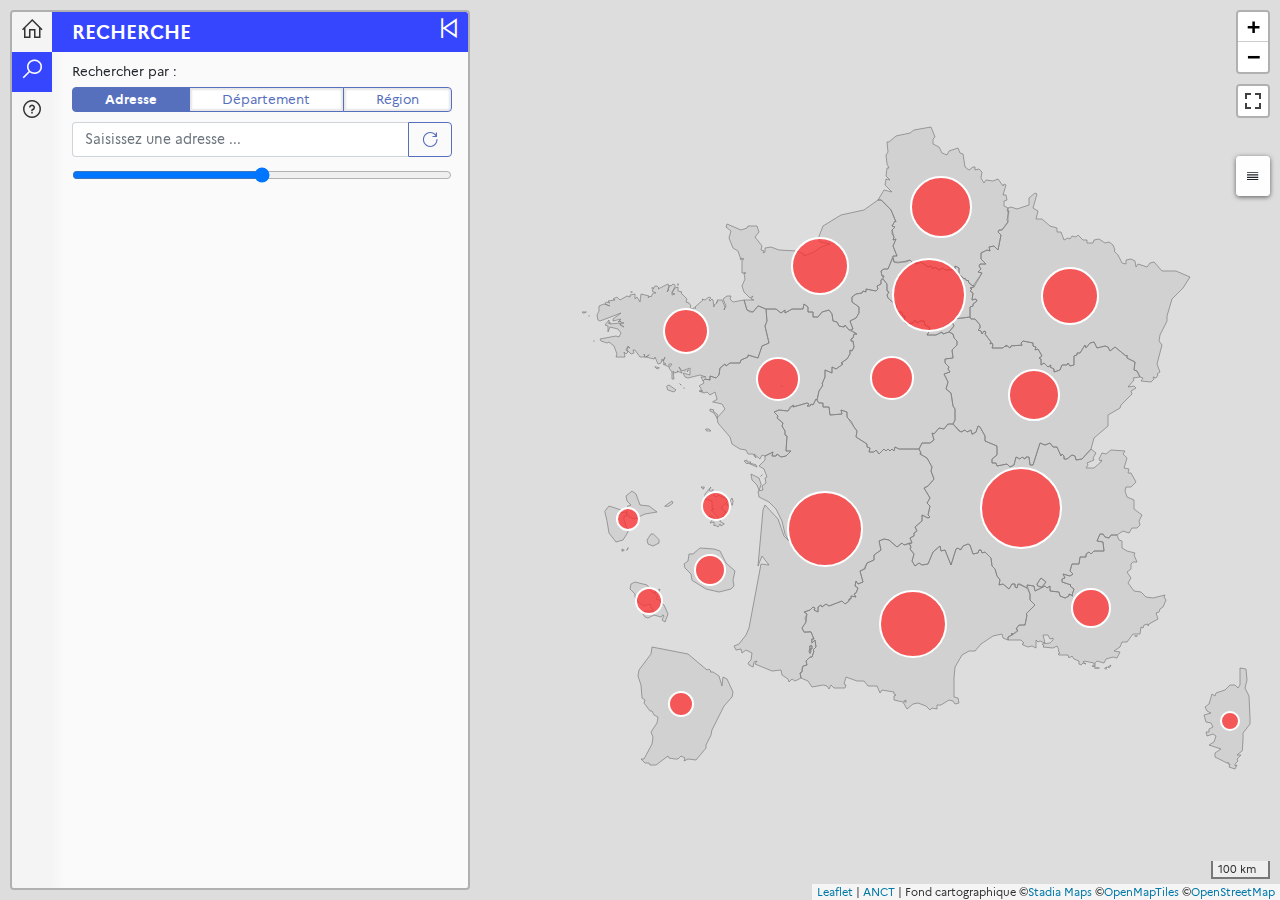
==== index.html @ cb970993 "initial commit" ====
<!DOCTYPE html>
<html lang="en" dir="ltr">
  <head>
    <meta charset="utf-8" name="viewport" content="width=device-width, initial-scale=1.0">
    <link rel="shortcut icon" href="img/index.ico" type="image/ico"/>
    <title>Carte des conseillers numériques - ANCT</title>
    <!-- style sheets -->
    <!-- line awesome (pictos) -->
    <link rel="stylesheet" href="lib/line-awesome-1.3.0/css/line-awesome.min.css">
    <!-- bootstrap -->
    <link rel="stylesheet" href="lib/bootstrap.min.css">
    <!-- leaflet et leaflet extensions -->
    <link rel="stylesheet" href="lib/leaflet.css" />
    <link rel="stylesheet" href="lib/leaflet-sidebar.min.css">
    <link rel="stylesheet" href="lib/L.Control.ZoomMin.css">
    <link rel="stylesheet" href="lib/leaflet.fullscreen.css" />
    <link rel="stylesheet" href="css/font.css">
    <link rel="stylesheet" href="css/style.css">
    <!-- dependances -->
    <!-- vue, leaflet -->
    <script src="lib/vue.min.js"></script>
    <script src="lib/leaflet.js"></script>
    <script src="lib/vue-html-to-paper.js"></script>
    <!-- bootstrap -->
    <script src="lib/jquery.min.js"></script>
    <script src="lib/bootstrap.bundle.min.js"></script>
    <script src='lib/tabletop.min.js'></script>
    <!-- leaflet extensions -->
    <script src="lib/leaflet-sidebar.min.js"></script>
    <script src="lib/Leaflet.fullscreen.min.js"></script>
    <script src="lib/L.Control.ZoomMin.js"></script>
    <script src="lib/leaflet.mask.js"></script>
    <!-- turfjs -->
    <script src='lib/turf.min.js'></script>
  </head>
  <body>
    <div class="w-100 h-100 d-flex flex-column justify-content-center align-items-center" id = "loading">
      <!-- <img src="img/logo_FranceServices-01.png" style="width:200px;background-color: white;"> -->
      <div class="row">
        <div class="spinner-border" role="status">
          <p class="sr-only">Loading...</p>
        </div>
      </div>
      <div class="row">
        <p>Chargement des données en cours ...</p>
      </div>
    </div>
    <div id="app">
      <!-- <app></app> -->
      <!-- <loading-screen></loading-screen> -->
      <leaflet-map ref="map" :iframe="checkWindowLocation"></leaflet-map>
    </div>
    <!-- chargement script js -->
    <script src= "src/app.js"></script>
  </body>
</html>
---- lib/line-awesome-1.3.0/css/line-awesome.min.css ----
.la,.lab,.lad,.lal,.lar,.las{-moz-osx-font-smoothing:grayscale;-webkit-font-smoothing:antialiased;display:inline-block;font-style:normal;font-variant:normal;text-rendering:auto;line-height:1}.la-lg{font-size:1.33333em;line-height:.75em;vertical-align:-.0667em}.la-xs{font-size:.75em}.la-sm{font-size:.875em}.la-1x{font-size:1em}.la-2x{font-size:2em}.la-3x{font-size:3em}.la-4x{font-size:4em}.la-5x{font-size:5em}.la-6x{font-size:6em}.la-7x{font-size:7em}.la-8x{font-size:8em}.la-9x{font-size:9em}.la-10x{font-size:10em}.la-fw{text-align:center;width:1.25em}.la-ul{list-style-type:none;margin-left:2.5em;padding-left:0}.la-ul>li{position:relative}.la-li{left:-2em;position:absolute;text-align:center;width:2em;line-height:inherit}.la-border{border:solid .08em #eee;border-radius:.1em;padding:.2em .25em .15em}.la-pull-left{float:left}.la-pull-right{float:right}.la.la-pull-left,.lab.la-pull-left,.lal.la-pull-left,.lar.la-pull-left,.las.la-pull-left{margin-right:.3em}.la.la-pull-right,.lab.la-pull-right,.lal.la-pull-right,.lar.la-pull-right,.las.la-pull-right{margin-left:.3em}.la-spin{-webkit-animation:la-spin 2s infinite linear;animation:la-spin 2s infinite linear}.la-pulse{-webkit-animation:la-spin 1s infinite steps(8);animation:la-spin 1s infinite steps(8)}@-webkit-keyframes la-spin{0%{-webkit-transform:rotate(0);transform:rotate(0)}100%{-webkit-transform:rotate(360deg);transform:rotate(360deg)}}@keyframes la-spin{0%{-webkit-transform:rotate(0);transform:rotate(0)}100%{-webkit-transform:rotate(360deg);transform:rotate(360deg)}}.la-rotate-90{-webkit-transform:rotate(90deg);transform:rotate(90deg)}.la-rotate-180{-webkit-transform:rotate(180deg);transform:rotate(180deg)}.la-rotate-270{-webkit-transform:rotate(270deg);transform:rotate(270deg)}.la-flip-horizontal{-webkit-transform:scale(-1,1);transform:scale(-1,1)}.la-flip-vertical{-webkit-transform:scale(1,-1);transform:scale(1,-1)}.la-flip-both,.la-flip-horizontal.la-flip-vertical{-webkit-transform:scale(-1,-1);transform:scale(-1,-1)}:root .la-flip-both,:root .la-flip-horizontal,:root .la-flip-vertical,:root .la-rotate-180,:root .la-rotate-270,:root .la-rotate-90{-webkit-filter:none;filter:none}.la-stack{display:inline-block;height:2em;line-height:2em;position:relative;vertical-align:middle;width:2.5em}.la-stack-1x,.la-stack-2x{left:0;position:absolute;text-align:center;width:100%}.la-stack-1x{line-height:inherit}.la-stack-2x{font-size:2em}.la-inverse{color:#fff}.la-500px:before{content:"\f26e"}.la-accessible-icon:before{content:"\f368"}.la-accusoft:before{content:"\f369"}.la-acquisitions-incorporated:before{content:"\f6af"}.la-ad:before{content:"\f641"}.la-address-book:before{content:"\f2b9"}.la-address-card:before{content:"\f2bb"}.la-adjust:before{content:"\f042"}.la-adn:before{content:"\f170"}.la-adobe:before{content:"\f778"}.la-adversal:before{content:"\f36a"}.la-affiliatetheme:before{content:"\f36b"}.la-air-freshener:before{content:"\f5d0"}.la-airbnb:before{content:"\f834"}.la-algolia:before{content:"\f36c"}.la-align-center:before{content:"\f037"}.la-align-justify:before{content:"\f039"}.la-align-left:before{content:"\f036"}.la-align-right:before{content:"\f038"}.la-alipay:before{content:"\f642"}.la-allergies:before{content:"\f461"}.la-amazon:before{content:"\f270"}.la-amazon-pay:before{content:"\f42c"}.la-ambulance:before{content:"\f0f9"}.la-american-sign-language-interpreting:before{content:"\f2a3"}.la-amilia:before{content:"\f36d"}.la-anchor:before{content:"\f13d"}.la-android:before{content:"\f17b"}.la-angellist:before{content:"\f209"}.la-angle-double-down:before{content:"\f103"}.la-angle-double-left:before{content:"\f100"}.la-angle-double-right:before{content:"\f101"}.la-angle-double-up:before{content:"\f102"}.la-angle-down:before{content:"\f107"}.la-angle-left:before{content:"\f104"}.la-angle-right:before{content:"\f105"}.la-angle-up:before{content:"\f106"}.la-angry:before{content:"\f556"}.la-angrycreative:before{content:"\f36e"}.la-angular:before{content:"\f420"}.la-ankh:before{content:"\f644"}.la-app-store:before{content:"\f36f"}.la-app-store-ios:before{content:"\f370"}.la-apper:before{content:"\f371"}.la-apple:before{content:"\f179"}.la-apple-alt:before{content:"\f5d1"}.la-apple-pay:before{content:"\f415"}.la-archive:before{content:"\f187"}.la-archway:before{content:"\f557"}.la-arrow-alt-circle-down:before{content:"\f358"}.la-arrow-alt-circle-left:before{content:"\f359"}.la-arrow-alt-circle-right:before{content:"\f35a"}.la-arrow-alt-circle-up:before{content:"\f35b"}.la-arrow-circle-down:before{content:"\f0ab"}.la-arrow-circle-left:before{content:"\f0a8"}.la-arrow-circle-right:before{content:"\f0a9"}.la-arrow-circle-up:before{content:"\f0aa"}.la-arrow-down:before{content:"\f063"}.la-arrow-left:before{content:"\f060"}.la-arrow-right:before{content:"\f061"}.la-arrow-up:before{content:"\f062"}.la-arrows-alt:before{content:"\f0b2"}.la-arrows-alt-h:before{content:"\f337"}.la-arrows-alt-v:before{content:"\f338"}.la-artstation:before{content:"\f77a"}.la-assistive-listening-systems:before{content:"\f2a2"}.la-asterisk:before{content:"\f069"}.la-asymmetrik:before{content:"\f372"}.la-at:before{content:"\f1fa"}.la-atlas:before{content:"\f558"}.la-atlassian:before{content:"\f77b"}.la-atom:before{content:"\f5d2"}.la-audible:before{content:"\f373"}.la-audio-description:before{content:"\f29e"}.la-autoprefixer:before{content:"\f41c"}.la-avianex:before{content:"\f374"}.la-aviato:before{content:"\f421"}.la-award:before{content:"\f559"}.la-aws:before{content:"\f375"}.la-baby:before{content:"\f77c"}.la-baby-carriage:before{content:"\f77d"}.la-backspace:before{content:"\f55a"}.la-backward:before{content:"\f04a"}.la-bacon:before{content:"\f7e5"}.la-balance-scale:before{content:"\f24e"}.la-balance-scale-left:before{content:"\f515"}.la-balance-scale-right:before{content:"\f516"}.la-ban:before{content:"\f05e"}.la-band-aid:before{content:"\f462"}.la-bandcamp:before{content:"\f2d5"}.la-barcode:before{content:"\f02a"}.la-bars:before{content:"\f0c9"}.la-baseball-ball:before{content:"\f433"}.la-basketball-ball:before{content:"\f434"}.la-bath:before{content:"\f2cd"}.la-battery-empty:before{content:"\f244"}.la-battery-full:before{content:"\f240"}.la-battery-half:before{content:"\f242"}.la-battery-quarter:before{content:"\f243"}.la-battery-three-quarters:before{content:"\f241"}.la-battle-net:before{content:"\f835"}.la-bed:before{content:"\f236"}.la-beer:before{content:"\f0fc"}.la-behance:before{content:"\f1b4"}.la-behance-square:before{content:"\f1b5"}.la-bell:before{content:"\f0f3"}.la-bell-slash:before{content:"\f1f6"}.la-bezier-curve:before{content:"\f55b"}.la-bible:before{content:"\f647"}.la-bicycle:before{content:"\f206"}.la-biking:before{content:"\f84a"}.la-bimobject:before{content:"\f378"}.la-binoculars:before{content:"\f1e5"}.la-biohazard:before{content:"\f780"}.la-birthday-cake:before{content:"\f1fd"}.la-bitbucket:before{content:"\f171"}.la-bitcoin:before{content:"\f379"}.la-bity:before{content:"\f37a"}.la-black-tie:before{content:"\f27e"}.la-blackberry:before{content:"\f37b"}.la-blender:before{content:"\f517"}.la-blender-phone:before{content:"\f6b6"}.la-blind:before{content:"\f29d"}.la-blog:before{content:"\f781"}.la-blogger:before{content:"\f37c"}.la-blogger-b:before{content:"\f37d"}.la-bluetooth:before{content:"\f293"}.la-bluetooth-b:before{content:"\f294"}.la-bold:before{content:"\f032"}.la-bolt:before{content:"\f0e7"}.la-bomb:before{content:"\f1e2"}.la-bone:before{content:"\f5d7"}.la-bong:before{content:"\f55c"}.la-book:before{content:"\f02d"}.la-book-dead:before{content:"\f6b7"}.la-book-medical:before{content:"\f7e6"}.la-book-open:before{content:"\f518"}.la-book-reader:before{content:"\f5da"}.la-bookmark:before{content:"\f02e"}.la-bootstrap:before{content:"\f836"}.la-border-all:before{content:"\f84c"}.la-border-none:before{content:"\f850"}.la-border-style:before{content:"\f853"}.la-bowling-ball:before{content:"\f436"}.la-box:before{content:"\f466"}.la-box-open:before{content:"\f49e"}.la-boxes:before{content:"\f468"}.la-braille:before{content:"\f2a1"}.la-brain:before{content:"\f5dc"}.la-bread-slice:before{content:"\f7ec"}.la-briefcase:before{content:"\f0b1"}.la-briefcase-medical:before{content:"\f469"}.la-broadcast-tower:before{content:"\f519"}.la-broom:before{content:"\f51a"}.la-brush:before{content:"\f55d"}.la-btc:before{content:"\f15a"}.la-buffer:before{content:"\f837"}.la-bug:before{content:"\f188"}.la-building:before{content:"\f1ad"}.la-bullhorn:before{content:"\f0a1"}.la-bullseye:before{content:"\f140"}.la-burn:before{content:"\f46a"}.la-buromobelexperte:before{content:"\f37f"}.la-bus:before{content:"\f207"}.la-bus-alt:before{content:"\f55e"}.la-business-time:before{content:"\f64a"}.la-buy-n-large:before{content:"\f8a6"}.la-buysellads:before{content:"\f20d"}.la-calculator:before{content:"\f1ec"}.la-calendar:before{content:"\f133"}.la-calendar-alt:before{content:"\f073"}.la-calendar-check:before{content:"\f274"}.la-calendar-day:before{content:"\f783"}.la-calendar-minus:before{content:"\f272"}.la-calendar-plus:before{content:"\f271"}.la-calendar-times:before{content:"\f273"}.la-calendar-week:before{content:"\f784"}.la-camera:before{content:"\f030"}.la-camera-retro:before{content:"\f083"}.la-campground:before{content:"\f6bb"}.la-canadian-maple-leaf:before{content:"\f785"}.la-candy-cane:before{content:"\f786"}.la-cannabis:before{content:"\f55f"}.la-capsules:before{content:"\f46b"}.la-car:before{content:"\f1b9"}.la-car-alt:before{content:"\f5de"}.la-car-battery:before{content:"\f5df"}.la-car-crash:before{content:"\f5e1"}.la-car-side:before{content:"\f5e4"}.la-caret-down:before{content:"\f0d7"}.la-caret-left:before{content:"\f0d9"}.la-caret-right:before{content:"\f0da"}.la-caret-square-down:before{content:"\f150"}.la-caret-square-left:before{content:"\f191"}.la-caret-square-right:before{content:"\f152"}.la-caret-square-up:before{content:"\f151"}.la-caret-up:before{content:"\f0d8"}.la-carrot:before{content:"\f787"}.la-cart-arrow-down:before{content:"\f218"}.la-cart-plus:before{content:"\f217"}.la-cash-register:before{content:"\f788"}.la-cat:before{content:"\f6be"}.la-cc-amazon-pay:before{content:"\f42d"}.la-cc-amex:before{content:"\f1f3"}.la-cc-apple-pay:before{content:"\f416"}.la-cc-diners-club:before{content:"\f24c"}.la-cc-discover:before{content:"\f1f2"}.la-cc-jcb:before{content:"\f24b"}.la-cc-mastercard:before{content:"\f1f1"}.la-cc-paypal:before{content:"\f1f4"}.la-cc-stripe:before{content:"\f1f5"}.la-cc-visa:before{content:"\f1f0"}.la-centercode:before{content:"\f380"}.la-centos:before{content:"\f789"}.la-certificate:before{content:"\f0a3"}.la-chair:before{content:"\f6c0"}.la-chalkboard:before{content:"\f51b"}.la-chalkboard-teacher:before{content:"\f51c"}.la-charging-station:before{content:"\f5e7"}.la-chart-area:before{content:"\f1fe"}.la-chart-bar:before{content:"\f080"}.la-chart-line:before{content:"\f201"}.la-chart-pie:before{content:"\f200"}.la-check:before{content:"\f00c"}.la-check-circle:before{content:"\f058"}.la-check-double:before{content:"\f560"}.la-check-square:before{content:"\f14a"}.la-cheese:before{content:"\f7ef"}.la-chess:before{content:"\f439"}.la-chess-bishop:before{content:"\f43a"}.la-chess-board:before{content:"\f43c"}.la-chess-king:before{content:"\f43f"}.la-chess-knight:before{content:"\f441"}.la-chess-pawn:before{content:"\f443"}.la-chess-queen:before{content:"\f445"}.la-chess-rook:before{content:"\f447"}.la-chevron-circle-down:before{content:"\f13a"}.la-chevron-circle-left:before{content:"\f137"}.la-chevron-circle-right:before{content:"\f138"}.la-chevron-circle-up:before{content:"\f139"}.la-chevron-down:before{content:"\f078"}.la-chevron-left:before{content:"\f053"}.la-chevron-right:before{content:"\f054"}.la-chevron-up:before{content:"\f077"}.la-child:before{content:"\f1ae"}.la-chrome:before{content:"\f268"}.la-chromecast:before{content:"\f838"}.la-church:before{content:"\f51d"}.la-circle:before{content:"\f111"}.la-circle-notch:before{content:"\f1ce"}.la-city:before{content:"\f64f"}.la-clinic-medical:before{content:"\f7f2"}.la-clipboard:before{content:"\f328"}.la-clipboard-check:before{content:"\f46c"}.la-clipboard-list:before{content:"\f46d"}.la-clock:before{content:"\f017"}.la-clone:before{content:"\f24d"}.la-closed-captioning:before{content:"\f20a"}.la-cloud:before{content:"\f0c2"}.la-cloud-download-alt:before{content:"\f381"}.la-cloud-meatball:before{content:"\f73b"}.la-cloud-moon:before{content:"\f6c3"}.la-cloud-moon-rain:before{content:"\f73c"}.la-cloud-rain:before{content:"\f73d"}.la-cloud-showers-heavy:before{content:"\f740"}.la-cloud-sun:before{content:"\f6c4"}.la-cloud-sun-rain:before{content:"\f743"}.la-cloud-upload-alt:before{content:"\f382"}.la-cloudscale:before{content:"\f383"}.la-cloudsmith:before{content:"\f384"}.la-cloudversify:before{content:"\f385"}.la-cocktail:before{content:"\f561"}.la-code:before{content:"\f121"}.la-code-branch:before{content:"\f126"}.la-codepen:before{content:"\f1cb"}.la-codiepie:before{content:"\f284"}.la-coffee:before{content:"\f0f4"}.la-cog:before{content:"\f013"}.la-cogs:before{content:"\f085"}.la-coins:before{content:"\f51e"}.la-columns:before{content:"\f0db"}.la-comment:before{content:"\f075"}.la-comment-alt:before{content:"\f27a"}.la-comment-dollar:before{content:"\f651"}.la-comment-dots:before{content:"\f4ad"}.la-comment-medical:before{content:"\f7f5"}.la-comment-slash:before{content:"\f4b3"}.la-comments:before{content:"\f086"}.la-comments-dollar:before{content:"\f653"}.la-compact-disc:before{content:"\f51f"}.la-compass:before{content:"\f14e"}.la-compress:before{content:"\f066"}.la-compress-arrows-alt:before{content:"\f78c"}.la-concierge-bell:before{content:"\f562"}.la-confluence:before{content:"\f78d"}.la-connectdevelop:before{content:"\f20e"}.la-contao:before{content:"\f26d"}.la-cookie:before{content:"\f563"}.la-cookie-bite:before{content:"\f564"}.la-copy:before{content:"\f0c5"}.la-copyright:before{content:"\f1f9"}.la-cotton-bureau:before{content:"\f89e"}.la-couch:before{content:"\f4b8"}.la-cpanel:before{content:"\f388"}.la-creative-commons:before{content:"\f25e"}.la-creative-commons-by:before{content:"\f4e7"}.la-creative-commons-nc:before{content:"\f4e8"}.la-creative-commons-nc-eu:before{content:"\f4e9"}.la-creative-commons-nc-jp:before{content:"\f4ea"}.la-creative-commons-nd:before{content:"\f4eb"}.la-creative-commons-pd:before{content:"\f4ec"}.la-creative-commons-pd-alt:before{content:"\f4ed"}.la-creative-commons-remix:before{content:"\f4ee"}.la-creative-commons-sa:before{content:"\f4ef"}.la-creative-commons-sampling:before{content:"\f4f0"}.la-creative-commons-sampling-plus:before{content:"\f4f1"}.la-creative-commons-share:before{content:"\f4f2"}.la-creative-commons-zero:before{content:"\f4f3"}.la-credit-card:before{content:"\f09d"}.la-critical-role:before{content:"\f6c9"}.la-crop:before{content:"\f125"}.la-crop-alt:before{content:"\f565"}.la-cross:before{content:"\f654"}.la-crosshairs:before{content:"\f05b"}.la-crow:before{content:"\f520"}.la-crown:before{content:"\f521"}.la-crutch:before{content:"\f7f7"}.la-css3:before{content:"\f13c"}.la-css3-alt:before{content:"\f38b"}.la-cube:before{content:"\f1b2"}.la-cubes:before{content:"\f1b3"}.la-cut:before{content:"\f0c4"}.la-cuttlefish:before{content:"\f38c"}.la-d-and-d:before{content:"\f38d"}.la-d-and-d-beyond:before{content:"\f6ca"}.la-dashcube:before{content:"\f210"}.la-database:before{content:"\f1c0"}.la-deaf:before{content:"\f2a4"}.la-delicious:before{content:"\f1a5"}.la-democrat:before{content:"\f747"}.la-deploydog:before{content:"\f38e"}.la-deskpro:before{content:"\f38f"}.la-desktop:before{content:"\f108"}.la-dev:before{content:"\f6cc"}.la-deviantart:before{content:"\f1bd"}.la-dharmachakra:before{content:"\f655"}.la-dhl:before{content:"\f790"}.la-diagnoses:before{content:"\f470"}.la-diaspora:before{content:"\f791"}.la-dice:before{content:"\f522"}.la-dice-d20:before{content:"\f6cf"}.la-dice-d6:before{content:"\f6d1"}.la-dice-five:before{content:"\f523"}.la-dice-four:before{content:"\f524"}.la-dice-one:before{content:"\f525"}.la-dice-six:before{content:"\f526"}.la-dice-three:before{content:"\f527"}.la-dice-two:before{content:"\f528"}.la-digg:before{content:"\f1a6"}.la-digital-ocean:before{content:"\f391"}.la-digital-tachograph:before{content:"\f566"}.la-directions:before{content:"\f5eb"}.la-discord:before{content:"\f392"}.la-discourse:before{content:"\f393"}.la-divide:before{content:"\f529"}.la-dizzy:before{content:"\f567"}.la-dna:before{content:"\f471"}.la-dochub:before{content:"\f394"}.la-docker:before{content:"\f395"}.la-dog:before{content:"\f6d3"}.la-dollar-sign:before{content:"\f155"}.la-dolly:before{content:"\f472"}.la-dolly-flatbed:before{content:"\f474"}.la-donate:before{content:"\f4b9"}.la-door-closed:before{content:"\f52a"}.la-door-open:before{content:"\f52b"}.la-dot-circle:before{content:"\f192"}.la-dove:before{content:"\f4ba"}.la-download:before{content:"\f019"}.la-draft2digital:before{content:"\f396"}.la-drafting-compass:before{content:"\f568"}.la-dragon:before{content:"\f6d5"}.la-draw-polygon:before{content:"\f5ee"}.la-dribbble:before{content:"\f17d"}.la-dribbble-square:before{content:"\f397"}.la-dropbox:before{content:"\f16b"}.la-drum:before{content:"\f569"}.la-drum-steelpan:before{content:"\f56a"}.la-drumstick-bite:before{content:"\f6d7"}.la-drupal:before{content:"\f1a9"}.la-dumbbell:before{content:"\f44b"}.la-dumpster:before{content:"\f793"}.la-dumpster-fire:before{content:"\f794"}.la-dungeon:before{content:"\f6d9"}.la-dyalog:before{content:"\f399"}.la-earlybirds:before{content:"\f39a"}.la-ebay:before{content:"\f4f4"}.la-edge:before{content:"\f282"}.la-edit:before{content:"\f044"}.la-egg:before{content:"\f7fb"}.la-eject:before{content:"\f052"}.la-elementor:before{content:"\f430"}.la-ellipsis-h:before{content:"\f141"}.la-ellipsis-v:before{content:"\f142"}.la-ello:before{content:"\f5f1"}.la-ember:before{content:"\f423"}.la-empire:before{content:"\f1d1"}.la-envelope:before{content:"\f0e0"}.la-envelope-open:before{content:"\f2b6"}.la-envelope-open-text:before{content:"\f658"}.la-envelope-square:before{content:"\f199"}.la-envira:before{content:"\f299"}.la-equals:before{content:"\f52c"}.la-eraser:before{content:"\f12d"}.la-erlang:before{content:"\f39d"}.la-ethereum:before{content:"\f42e"}.la-ethernet:before{content:"\f796"}.la-etsy:before{content:"\f2d7"}.la-euro-sign:before{content:"\f153"}.la-evernote:before{content:"\f839"}.la-exchange-alt:before{content:"\f362"}.la-exclamation:before{content:"\f12a"}.la-exclamation-circle:before{content:"\f06a"}.la-exclamation-triangle:before{content:"\f071"}.la-expand:before{content:"\f065"}.la-expand-arrows-alt:before{content:"\f31e"}.la-expeditedssl:before{content:"\f23e"}.la-external-link-alt:before{content:"\f35d"}.la-external-link-square-alt:before{content:"\f360"}.la-eye:before{content:"\f06e"}.la-eye-dropper:before{content:"\f1fb"}.la-eye-slash:before{content:"\f070"}.la-facebook:before{content:"\f09a"}.la-facebook-f:before{content:"\f39e"}.la-facebook-messenger:before{content:"\f39f"}.la-facebook-square:before{content:"\f082"}.la-fan:before{content:"\f863"}.la-fantasy-flight-games:before{content:"\f6dc"}.la-fast-backward:before{content:"\f049"}.la-fast-forward:before{content:"\f050"}.la-fax:before{content:"\f1ac"}.la-feather:before{content:"\f52d"}.la-feather-alt:before{content:"\f56b"}.la-fedex:before{content:"\f797"}.la-fedora:before{content:"\f798"}.la-female:before{content:"\f182"}.la-fighter-jet:before{content:"\f0fb"}.la-figma:before{content:"\f799"}.la-file:before{content:"\f15b"}.la-file-alt:before{content:"\f15c"}.la-file-archive:before{content:"\f1c6"}.la-file-audio:before{content:"\f1c7"}.la-file-code:before{content:"\f1c9"}.la-file-contract:before{content:"\f56c"}.la-file-csv:before{content:"\f6dd"}.la-file-download:before{content:"\f56d"}.la-file-excel:before{content:"\f1c3"}.la-file-export:before{content:"\f56e"}.la-file-image:before{content:"\f1c5"}.la-file-import:before{content:"\f56f"}.la-file-invoice:before{content:"\f570"}.la-file-invoice-dollar:before{content:"\f571"}.la-file-medical:before{content:"\f477"}.la-file-medical-alt:before{content:"\f478"}.la-file-pdf:before{content:"\f1c1"}.la-file-powerpoint:before{content:"\f1c4"}.la-file-prescription:before{content:"\f572"}.la-file-signature:before{content:"\f573"}.la-file-upload:before{content:"\f574"}.la-file-video:before{content:"\f1c8"}.la-file-word:before{content:"\f1c2"}.la-fill:before{content:"\f575"}.la-fill-drip:before{content:"\f576"}.la-film:before{content:"\f008"}.la-filter:before{content:"\f0b0"}.la-fingerprint:before{content:"\f577"}.la-fire:before{content:"\f06d"}.la-fire-alt:before{content:"\f7e4"}.la-fire-extinguisher:before{content:"\f134"}.la-firefox:before{content:"\f269"}.la-first-aid:before{content:"\f479"}.la-first-order:before{content:"\f2b0"}.la-first-order-alt:before{content:"\f50a"}.la-firstdraft:before{content:"\f3a1"}.la-fish:before{content:"\f578"}.la-fist-raised:before{content:"\f6de"}.la-flag:before{content:"\f024"}.la-flag-checkered:before{content:"\f11e"}.la-flag-usa:before{content:"\f74d"}.la-flask:before{content:"\f0c3"}.la-flickr:before{content:"\f16e"}.la-flipboard:before{content:"\f44d"}.la-flushed:before{content:"\f579"}.la-fly:before{content:"\f417"}.la-folder:before{content:"\f07b"}.la-folder-minus:before{content:"\f65d"}.la-folder-open:before{content:"\f07c"}.la-folder-plus:before{content:"\f65e"}.la-font:before{content:"\f031"}.la-font-awesome:before{content:"\f2b4"}.la-font-awesome-alt:before{content:"\f35c"}.la-font-awesome-flag:before{content:"\f425"}.la-font-awesome-logo-full:before{content:"\f4e6"}.la-fonticons:before{content:"\f280"}.la-fonticons-fi:before{content:"\f3a2"}.la-football-ball:before{content:"\f44e"}.la-fort-awesome:before{content:"\f286"}.la-fort-awesome-alt:before{content:"\f3a3"}.la-forumbee:before{content:"\f211"}.la-forward:before{content:"\f04e"}.la-foursquare:before{content:"\f180"}.la-free-code-camp:before{content:"\f2c5"}.la-freebsd:before{content:"\f3a4"}.la-frog:before{content:"\f52e"}.la-frown:before{content:"\f119"}.la-frown-open:before{content:"\f57a"}.la-fulcrum:before{content:"\f50b"}.la-funnel-dollar:before{content:"\f662"}.la-futbol:before{content:"\f1e3"}.la-galactic-republic:before{content:"\f50c"}.la-galactic-senate:before{content:"\f50d"}.la-gamepad:before{content:"\f11b"}.la-gas-pump:before{content:"\f52f"}.la-gavel:before{content:"\f0e3"}.la-gem:before{content:"\f3a5"}.la-genderless:before{content:"\f22d"}.la-get-pocket:before{content:"\f265"}.la-gg:before{content:"\f260"}.la-gg-circle:before{content:"\f261"}.la-ghost:before{content:"\f6e2"}.la-gift:before{content:"\f06b"}.la-gifts:before{content:"\f79c"}.la-git:before{content:"\f1d3"}.la-git-alt:before{content:"\f841"}.la-git-square:before{content:"\f1d2"}.la-github:before{content:"\f09b"}.la-github-alt:before{content:"\f113"}.la-github-square:before{content:"\f092"}.la-gitkraken:before{content:"\f3a6"}.la-gitlab:before{content:"\f296"}.la-gitter:before{content:"\f426"}.la-glass-cheers:before{content:"\f79f"}.la-glass-martini:before{content:"\f000"}.la-glass-martini-alt:before{content:"\f57b"}.la-glass-whiskey:before{content:"\f7a0"}.la-glasses:before{content:"\f530"}.la-glide:before{content:"\f2a5"}.la-glide-g:before{content:"\f2a6"}.la-globe:before{content:"\f0ac"}.la-globe-africa:before{content:"\f57c"}.la-globe-americas:before{content:"\f57d"}.la-globe-asia:before{content:"\f57e"}.la-globe-europe:before{content:"\f7a2"}.la-gofore:before{content:"\f3a7"}.la-golf-ball:before{content:"\f450"}.la-goodreads:before{content:"\f3a8"}.la-goodreads-g:before{content:"\f3a9"}.la-google:before{content:"\f1a0"}.la-google-drive:before{content:"\f3aa"}.la-google-play:before{content:"\f3ab"}.la-google-plus:before{content:"\f2b3"}.la-google-plus-g:before{content:"\f0d5"}.la-google-plus-square:before{content:"\f0d4"}.la-google-wallet:before{content:"\f1ee"}.la-gopuram:before{content:"\f664"}.la-graduation-cap:before{content:"\f19d"}.la-gratipay:before{content:"\f184"}.la-grav:before{content:"\f2d6"}.la-greater-than:before{content:"\f531"}.la-greater-than-equal:before{content:"\f532"}.la-grimace:before{content:"\f57f"}.la-grin:before{content:"\f580"}.la-grin-alt:before{content:"\f581"}.la-grin-beam:before{content:"\f582"}.la-grin-beam-sweat:before{content:"\f583"}.la-grin-hearts:before{content:"\f584"}.la-grin-squint:before{content:"\f585"}.la-grin-squint-tears:before{content:"\f586"}.la-grin-stars:before{content:"\f587"}.la-grin-tears:before{content:"\f588"}.la-grin-tongue:before{content:"\f589"}.la-grin-tongue-squint:before{content:"\f58a"}.la-grin-tongue-wink:before{content:"\f58b"}.la-grin-wink:before{content:"\f58c"}.la-grip-horizontal:before{content:"\f58d"}.la-grip-lines:before{content:"\f7a4"}.la-grip-lines-vertical:before{content:"\f7a5"}.la-grip-vertical:before{content:"\f58e"}.la-gripfire:before{content:"\f3ac"}.la-grunt:before{content:"\f3ad"}.la-guitar:before{content:"\f7a6"}.la-gulp:before{content:"\f3ae"}.la-h-square:before{content:"\f0fd"}.la-hacker-news:before{content:"\f1d4"}.la-hacker-news-square:before{content:"\f3af"}.la-hackerrank:before{content:"\f5f7"}.la-hamburger:before{content:"\f805"}.la-hammer:before{content:"\f6e3"}.la-hamsa:before{content:"\f665"}.la-hand-holding:before{content:"\f4bd"}.la-hand-holding-heart:before{content:"\f4be"}.la-hand-holding-usd:before{content:"\f4c0"}.la-hand-lizard:before{content:"\f258"}.la-hand-middle-finger:before{content:"\f806"}.la-hand-paper:before{content:"\f256"}.la-hand-peace:before{content:"\f25b"}.la-hand-point-down:before{content:"\f0a7"}.la-hand-point-left:before{content:"\f0a5"}.la-hand-point-right:before{content:"\f0a4"}.la-hand-point-up:before{content:"\f0a6"}.la-hand-pointer:before{content:"\f25a"}.la-hand-rock:before{content:"\f255"}.la-hand-scissors:before{content:"\f257"}.la-hand-spock:before{content:"\f259"}.la-hands:before{content:"\f4c2"}.la-hands-helping:before{content:"\f4c4"}.la-handshake:before{content:"\f2b5"}.la-hanukiah:before{content:"\f6e6"}.la-hard-hat:before{content:"\f807"}.la-hashtag:before{content:"\f292"}.la-hat-cowboy:before{content:"\f8c0"}.la-hat-cowboy-side:before{content:"\f8c1"}.la-hat-wizard:before{content:"\f6e8"}.la-haykal:before{content:"\f666"}.la-hdd:before{content:"\f0a0"}.la-heading:before{content:"\f1dc"}.la-headphones:before{content:"\f025"}.la-headphones-alt:before{content:"\f58f"}.la-headset:before{content:"\f590"}.la-heart:before{content:"\f004"}.la-heart-broken:before{content:"\f7a9"}.la-heartbeat:before{content:"\f21e"}.la-helicopter:before{content:"\f533"}.la-highlighter:before{content:"\f591"}.la-hiking:before{content:"\f6ec"}.la-hippo:before{content:"\f6ed"}.la-hips:before{content:"\f452"}.la-hire-a-helper:before{content:"\f3b0"}.la-history:before{content:"\f1da"}.la-hockey-puck:before{content:"\f453"}.la-holly-berry:before{content:"\f7aa"}.la-home:before{content:"\f015"}.la-hooli:before{content:"\f427"}.la-hornbill:before{content:"\f592"}.la-horse:before{content:"\f6f0"}.la-horse-head:before{content:"\f7ab"}.la-hospital:before{content:"\f0f8"}.la-hospital-alt:before{content:"\f47d"}.la-hospital-symbol:before{content:"\f47e"}.la-hot-tub:before{content:"\f593"}.la-hotdog:before{content:"\f80f"}.la-hotel:before{content:"\f594"}.la-hotjar:before{content:"\f3b1"}.la-hourglass:before{content:"\f254"}.la-hourglass-end:before{content:"\f253"}.la-hourglass-half:before{content:"\f252"}.la-hourglass-start:before{content:"\f251"}.la-house-damage:before{content:"\f6f1"}.la-houzz:before{content:"\f27c"}.la-hryvnia:before{content:"\f6f2"}.la-html5:before{content:"\f13b"}.la-hubspot:before{content:"\f3b2"}.la-i-cursor:before{content:"\f246"}.la-ice-cream:before{content:"\f810"}.la-icicles:before{content:"\f7ad"}.la-icons:before{content:"\f86d"}.la-id-badge:before{content:"\f2c1"}.la-id-card:before{content:"\f2c2"}.la-id-card-alt:before{content:"\f47f"}.la-igloo:before{content:"\f7ae"}.la-image:before{content:"\f03e"}.la-images:before{content:"\f302"}.la-imdb:before{content:"\f2d8"}.la-inbox:before{content:"\f01c"}.la-indent:before{content:"\f03c"}.la-industry:before{content:"\f275"}.la-infinity:before{content:"\f534"}.la-info:before{content:"\f129"}.la-info-circle:before{content:"\f05a"}.la-instagram:before{content:"\f16d"}.la-intercom:before{content:"\f7af"}.la-internet-explorer:before{content:"\f26b"}.la-invision:before{content:"\f7b0"}.la-ioxhost:before{content:"\f208"}.la-italic:before{content:"\f033"}.la-itch-io:before{content:"\f83a"}.la-itunes:before{content:"\f3b4"}.la-itunes-note:before{content:"\f3b5"}.la-java:before{content:"\f4e4"}.la-jedi:before{content:"\f669"}.la-jedi-order:before{content:"\f50e"}.la-jenkins:before{content:"\f3b6"}.la-jira:before{content:"\f7b1"}.la-joget:before{content:"\f3b7"}.la-joint:before{content:"\f595"}.la-joomla:before{content:"\f1aa"}.la-journal-whills:before{content:"\f66a"}.la-js:before{content:"\f3b8"}.la-js-square:before{content:"\f3b9"}.la-jsfiddle:before{content:"\f1cc"}.la-kaaba:before{content:"\f66b"}.la-kaggle:before{content:"\f5fa"}.la-key:before{content:"\f084"}.la-keybase:before{content:"\f4f5"}.la-keyboard:before{content:"\f11c"}.la-keycdn:before{content:"\f3ba"}.la-khanda:before{content:"\f66d"}.la-kickstarter:before{content:"\f3bb"}.la-kickstarter-k:before{content:"\f3bc"}.la-kiss:before{content:"\f596"}.la-kiss-beam:before{content:"\f597"}.la-kiss-wink-heart:before{content:"\f598"}.la-kiwi-bird:before{content:"\f535"}.la-korvue:before{content:"\f42f"}.la-landmark:before{content:"\f66f"}.la-language:before{content:"\f1ab"}.la-laptop:before{content:"\f109"}.la-laptop-code:before{content:"\f5fc"}.la-laptop-medical:before{content:"\f812"}.la-laravel:before{content:"\f3bd"}.la-lastfm:before{content:"\f202"}.la-lastfm-square:before{content:"\f203"}.la-laugh:before{content:"\f599"}.la-laugh-beam:before{content:"\f59a"}.la-laugh-squint:before{content:"\f59b"}.la-laugh-wink:before{content:"\f59c"}.la-layer-group:before{content:"\f5fd"}.la-leaf:before{content:"\f06c"}.la-leanpub:before{content:"\f212"}.la-lemon:before{content:"\f094"}.la-less:before{content:"\f41d"}.la-less-than:before{content:"\f536"}.la-less-than-equal:before{content:"\f537"}.la-level-down-alt:before{content:"\f3be"}.la-level-up-alt:before{content:"\f3bf"}.la-life-ring:before{content:"\f1cd"}.la-lightbulb:before{content:"\f0eb"}.la-line:before{content:"\f3c0"}.la-link:before{content:"\f0c1"}.la-linkedin:before{content:"\f08c"}.la-linkedin-in:before{content:"\f0e1"}.la-linode:before{content:"\f2b8"}.la-linux:before{content:"\f17c"}.la-lira-sign:before{content:"\f195"}.la-list:before{content:"\f03a"}.la-list-alt:before{content:"\f022"}.la-list-ol:before{content:"\f0cb"}.la-list-ul:before{content:"\f0ca"}.la-location-arrow:before{content:"\f124"}.la-lock:before{content:"\f023"}.la-lock-open:before{content:"\f3c1"}.la-long-arrow-alt-down:before{content:"\f309"}.la-long-arrow-alt-left:before{content:"\f30a"}.la-long-arrow-alt-right:before{content:"\f30b"}.la-long-arrow-alt-up:before{content:"\f30c"}.la-low-vision:before{content:"\f2a8"}.la-luggage-cart:before{content:"\f59d"}.la-lyft:before{content:"\f3c3"}.la-magento:before{content:"\f3c4"}.la-magic:before{content:"\f0d0"}.la-magnet:before{content:"\f076"}.la-mail-bulk:before{content:"\f674"}.la-mailchimp:before{content:"\f59e"}.la-male:before{content:"\f183"}.la-mandalorian:before{content:"\f50f"}.la-map:before{content:"\f279"}.la-map-marked:before{content:"\f59f"}.la-map-marked-alt:before{content:"\f5a0"}.la-map-marker:before{content:"\f041"}.la-map-marker-alt:before{content:"\f3c5"}.la-map-pin:before{content:"\f276"}.la-map-signs:before{content:"\f277"}.la-markdown:before{content:"\f60f"}.la-marker:before{content:"\f5a1"}.la-mars:before{content:"\f222"}.la-mars-double:before{content:"\f227"}.la-mars-stroke:before{content:"\f229"}.la-mars-stroke-h:before{content:"\f22b"}.la-mars-stroke-v:before{content:"\f22a"}.la-mask:before{content:"\f6fa"}.la-mastodon:before{content:"\f4f6"}.la-maxcdn:before{content:"\f136"}.la-mdb:before{content:"\f8ca"}.la-medal:before{content:"\f5a2"}.la-medapps:before{content:"\f3c6"}.la-medium:before{content:"\f23a"}.la-medium-m:before{content:"\f3c7"}.la-medkit:before{content:"\f0fa"}.la-medrt:before{content:"\f3c8"}.la-meetup:before{content:"\f2e0"}.la-megaport:before{content:"\f5a3"}.la-meh:before{content:"\f11a"}.la-meh-blank:before{content:"\f5a4"}.la-meh-rolling-eyes:before{content:"\f5a5"}.la-memory:before{content:"\f538"}.la-mendeley:before{content:"\f7b3"}.la-menorah:before{content:"\f676"}.la-mercury:before{content:"\f223"}.la-meteor:before{content:"\f753"}.la-microchip:before{content:"\f2db"}.la-microphone:before{content:"\f130"}.la-microphone-alt:before{content:"\f3c9"}.la-microphone-alt-slash:before{content:"\f539"}.la-microphone-slash:before{content:"\f131"}.la-microscope:before{content:"\f610"}.la-microsoft:before{content:"\f3ca"}.la-minus:before{content:"\f068"}.la-minus-circle:before{content:"\f056"}.la-minus-square:before{content:"\f146"}.la-mitten:before{content:"\f7b5"}.la-mix:before{content:"\f3cb"}.la-mixcloud:before{content:"\f289"}.la-mizuni:before{content:"\f3cc"}.la-mobile:before{content:"\f10b"}.la-mobile-alt:before{content:"\f3cd"}.la-modx:before{content:"\f285"}.la-monero:before{content:"\f3d0"}.la-money-bill:before{content:"\f0d6"}.la-money-bill-alt:before{content:"\f3d1"}.la-money-bill-wave:before{content:"\f53a"}.la-money-bill-wave-alt:before{content:"\f53b"}.la-money-check:before{content:"\f53c"}.la-money-check-alt:before{content:"\f53d"}.la-monument:before{content:"\f5a6"}.la-moon:before{content:"\f186"}.la-mortar-pestle:before{content:"\f5a7"}.la-mosque:before{content:"\f678"}.la-motorcycle:before{content:"\f21c"}.la-mountain:before{content:"\f6fc"}.la-mouse:before{content:"\f8cc"}.la-mouse-pointer:before{content:"\f245"}.la-mug-hot:before{content:"\f7b6"}.la-music:before{content:"\f001"}.la-napster:before{content:"\f3d2"}.la-neos:before{content:"\f612"}.la-network-wired:before{content:"\f6ff"}.la-neuter:before{content:"\f22c"}.la-newspaper:before{content:"\f1ea"}.la-nimblr:before{content:"\f5a8"}.la-node:before{content:"\f419"}.la-node-js:before{content:"\f3d3"}.la-not-equal:before{content:"\f53e"}.la-notes-medical:before{content:"\f481"}.la-npm:before{content:"\f3d4"}.la-ns8:before{content:"\f3d5"}.la-nutritionix:before{content:"\f3d6"}.la-object-group:before{content:"\f247"}.la-object-ungroup:before{content:"\f248"}.la-odnoklassniki:before{content:"\f263"}.la-odnoklassniki-square:before{content:"\f264"}.la-oil-can:before{content:"\f613"}.la-old-republic:before{content:"\f510"}.la-om:before{content:"\f679"}.la-opencart:before{content:"\f23d"}.la-openid:before{content:"\f19b"}.la-opera:before{content:"\f26a"}.la-optin-monster:before{content:"\f23c"}.la-orcid:before{content:"\f8d2"}.la-osi:before{content:"\f41a"}.la-otter:before{content:"\f700"}.la-outdent:before{content:"\f03b"}.la-page4:before{content:"\f3d7"}.la-pagelines:before{content:"\f18c"}.la-pager:before{content:"\f815"}.la-paint-brush:before{content:"\f1fc"}.la-paint-roller:before{content:"\f5aa"}.la-palette:before{content:"\f53f"}.la-palfed:before{content:"\f3d8"}.la-pallet:before{content:"\f482"}.la-paper-plane:before{content:"\f1d8"}.la-paperclip:before{content:"\f0c6"}.la-parachute-box:before{content:"\f4cd"}.la-paragraph:before{content:"\f1dd"}.la-parking:before{content:"\f540"}.la-passport:before{content:"\f5ab"}.la-pastafarianism:before{content:"\f67b"}.la-paste:before{content:"\f0ea"}.la-patreon:before{content:"\f3d9"}.la-pause:before{content:"\f04c"}.la-pause-circle:before{content:"\f28b"}.la-paw:before{content:"\f1b0"}.la-paypal:before{content:"\f1ed"}.la-peace:before{content:"\f67c"}.la-pen:before{content:"\f304"}.la-pen-alt:before{content:"\f305"}.la-pen-fancy:before{content:"\f5ac"}.la-pen-nib:before{content:"\f5ad"}.la-pen-square:before{content:"\f14b"}.la-pencil-alt:before{content:"\f303"}.la-pencil-ruler:before{content:"\f5ae"}.la-penny-arcade:before{content:"\f704"}.la-people-carry:before{content:"\f4ce"}.la-pepper-hot:before{content:"\f816"}.la-percent:before{content:"\f295"}.la-percentage:before{content:"\f541"}.la-periscope:before{content:"\f3da"}.la-person-booth:before{content:"\f756"}.la-phabricator:before{content:"\f3db"}.la-phoenix-framework:before{content:"\f3dc"}.la-phoenix-squadron:before{content:"\f511"}.la-phone:before{content:"\f095"}.la-phone-alt:before{content:"\f879"}.la-phone-slash:before{content:"\f3dd"}.la-phone-square:before{content:"\f098"}.la-phone-square-alt:before{content:"\f87b"}.la-phone-volume:before{content:"\f2a0"}.la-photo-video:before{content:"\f87c"}.la-php:before{content:"\f457"}.la-pied-piper:before{content:"\f2ae"}.la-pied-piper-alt:before{content:"\f1a8"}.la-pied-piper-hat:before{content:"\f4e5"}.la-pied-piper-pp:before{content:"\f1a7"}.la-piggy-bank:before{content:"\f4d3"}.la-pills:before{content:"\f484"}.la-pinterest:before{content:"\f0d2"}.la-pinterest-p:before{content:"\f231"}.la-pinterest-square:before{content:"\f0d3"}.la-pizza-slice:before{content:"\f818"}.la-place-of-worship:before{content:"\f67f"}.la-plane:before{content:"\f072"}.la-plane-arrival:before{content:"\f5af"}.la-plane-departure:before{content:"\f5b0"}.la-play:before{content:"\f04b"}.la-play-circle:before{content:"\f144"}.la-playstation:before{content:"\f3df"}.la-plug:before{content:"\f1e6"}.la-plus:before{content:"\f067"}.la-plus-circle:before{content:"\f055"}.la-plus-square:before{content:"\f0fe"}.la-podcast:before{content:"\f2ce"}.la-poll:before{content:"\f681"}.la-poll-h:before{content:"\f682"}.la-poo:before{content:"\f2fe"}.la-poo-storm:before{content:"\f75a"}.la-poop:before{content:"\f619"}.la-portrait:before{content:"\f3e0"}.la-pound-sign:before{content:"\f154"}.la-power-off:before{content:"\f011"}.la-pray:before{content:"\f683"}.la-praying-hands:before{content:"\f684"}.la-prescription:before{content:"\f5b1"}.la-prescription-bottle:before{content:"\f485"}.la-prescription-bottle-alt:before{content:"\f486"}.la-print:before{content:"\f02f"}.la-procedures:before{content:"\f487"}.la-product-hunt:before{content:"\f288"}.la-project-diagram:before{content:"\f542"}.la-pushed:before{content:"\f3e1"}.la-puzzle-piece:before{content:"\f12e"}.la-python:before{content:"\f3e2"}.la-qq:before{content:"\f1d6"}.la-qrcode:before{content:"\f029"}.la-question:before{content:"\f128"}.la-question-circle:before{content:"\f059"}.la-quidditch:before{content:"\f458"}.la-quinscape:before{content:"\f459"}.la-quora:before{content:"\f2c4"}.la-quote-left:before{content:"\f10d"}.la-quote-right:before{content:"\f10e"}.la-quran:before{content:"\f687"}.la-r-project:before{content:"\f4f7"}.la-radiation:before{content:"\f7b9"}.la-radiation-alt:before{content:"\f7ba"}.la-rainbow:before{content:"\f75b"}.la-random:before{content:"\f074"}.la-raspberry-pi:before{content:"\f7bb"}.la-ravelry:before{content:"\f2d9"}.la-react:before{content:"\f41b"}.la-reacteurope:before{content:"\f75d"}.la-readme:before{content:"\f4d5"}.la-rebel:before{content:"\f1d0"}.la-receipt:before{content:"\f543"}.la-record-vinyl:before{content:"\f8d9"}.la-recycle:before{content:"\f1b8"}.la-red-river:before{content:"\f3e3"}.la-reddit:before{content:"\f1a1"}.la-reddit-alien:before{content:"\f281"}.la-reddit-square:before{content:"\f1a2"}.la-redhat:before{content:"\f7bc"}.la-redo:before{content:"\f01e"}.la-redo-alt:before{content:"\f2f9"}.la-registered:before{content:"\f25d"}.la-remove-format:before{content:"\f87d"}.la-renren:before{content:"\f18b"}.la-reply:before{content:"\f3e5"}.la-reply-all:before{content:"\f122"}.la-replyd:before{content:"\f3e6"}.la-republican:before{content:"\f75e"}.la-researchgate:before{content:"\f4f8"}.la-resolving:before{content:"\f3e7"}.la-restroom:before{content:"\f7bd"}.la-retweet:before{content:"\f079"}.la-rev:before{content:"\f5b2"}.la-ribbon:before{content:"\f4d6"}.la-ring:before{content:"\f70b"}.la-road:before{content:"\f018"}.la-robot:before{content:"\f544"}.la-rocket:before{content:"\f135"}.la-rocketchat:before{content:"\f3e8"}.la-rockrms:before{content:"\f3e9"}.la-route:before{content:"\f4d7"}.la-rss:before{content:"\f09e"}.la-rss-square:before{content:"\f143"}.la-ruble-sign:before{content:"\f158"}.la-ruler:before{content:"\f545"}.la-ruler-combined:before{content:"\f546"}.la-ruler-horizontal:before{content:"\f547"}.la-ruler-vertical:before{content:"\f548"}.la-running:before{content:"\f70c"}.la-rupee-sign:before{content:"\f156"}.la-sad-cry:before{content:"\f5b3"}.la-sad-tear:before{content:"\f5b4"}.la-safari:before{content:"\f267"}.la-salesforce:before{content:"\f83b"}.la-sass:before{content:"\f41e"}.la-satellite:before{content:"\f7bf"}.la-satellite-dish:before{content:"\f7c0"}.la-save:before{content:"\f0c7"}.la-schlix:before{content:"\f3ea"}.la-school:before{content:"\f549"}.la-screwdriver:before{content:"\f54a"}.la-scribd:before{content:"\f28a"}.la-scroll:before{content:"\f70e"}.la-sd-card:before{content:"\f7c2"}.la-search:before{content:"\f002"}.la-search-dollar:before{content:"\f688"}.la-search-location:before{content:"\f689"}.la-search-minus:before{content:"\f010"}.la-search-plus:before{content:"\f00e"}.la-searchengin:before{content:"\f3eb"}.la-seedling:before{content:"\f4d8"}.la-sellcast:before{content:"\f2da"}.la-sellsy:before{content:"\f213"}.la-server:before{content:"\f233"}.la-servicestack:before{content:"\f3ec"}.la-shapes:before{content:"\f61f"}.la-share:before{content:"\f064"}.la-share-alt:before{content:"\f1e0"}.la-share-alt-square:before{content:"\f1e1"}.la-share-square:before{content:"\f14d"}.la-shekel-sign:before{content:"\f20b"}.la-shield-alt:before{content:"\f3ed"}.la-ship:before{content:"\f21a"}.la-shipping-fast:before{content:"\f48b"}.la-shirtsinbulk:before{content:"\f214"}.la-shoe-prints:before{content:"\f54b"}.la-shopping-bag:before{content:"\f290"}.la-shopping-basket:before{content:"\f291"}.la-shopping-cart:before{content:"\f07a"}.la-shopware:before{content:"\f5b5"}.la-shower:before{content:"\f2cc"}.la-shuttle-van:before{content:"\f5b6"}.la-sign:before{content:"\f4d9"}.la-sign-in-alt:before{content:"\f2f6"}.la-sign-language:before{content:"\f2a7"}.la-sign-out-alt:before{content:"\f2f5"}.la-signal:before{content:"\f012"}.la-signature:before{content:"\f5b7"}.la-sim-card:before{content:"\f7c4"}.la-simplybuilt:before{content:"\f215"}.la-sistrix:before{content:"\f3ee"}.la-sitemap:before{content:"\f0e8"}.la-sith:before{content:"\f512"}.la-skating:before{content:"\f7c5"}.la-sketch:before{content:"\f7c6"}.la-skiing:before{content:"\f7c9"}.la-skiing-nordic:before{content:"\f7ca"}.la-skull:before{content:"\f54c"}.la-skull-crossbones:before{content:"\f714"}.la-skyatlas:before{content:"\f216"}.la-skype:before{content:"\f17e"}.la-slack:before{content:"\f198"}.la-slack-hash:before{content:"\f3ef"}.la-slash:before{content:"\f715"}.la-sleigh:before{content:"\f7cc"}.la-sliders-h:before{content:"\f1de"}.la-slideshare:before{content:"\f1e7"}.la-smile:before{content:"\f118"}.la-smile-beam:before{content:"\f5b8"}.la-smile-wink:before{content:"\f4da"}.la-smog:before{content:"\f75f"}.la-smoking:before{content:"\f48d"}.la-smoking-ban:before{content:"\f54d"}.la-sms:before{content:"\f7cd"}.la-snapchat:before{content:"\f2ab"}.la-snapchat-ghost:before{content:"\f2ac"}.la-snapchat-square:before{content:"\f2ad"}.la-snowboarding:before{content:"\f7ce"}.la-snowflake:before{content:"\f2dc"}.la-snowman:before{content:"\f7d0"}.la-snowplow:before{content:"\f7d2"}.la-socks:before{content:"\f696"}.la-solar-panel:before{content:"\f5ba"}.la-sort:before{content:"\f0dc"}.la-sort-alpha-down:before{content:"\f15d"}.la-sort-alpha-down-alt:before{content:"\f881"}.la-sort-alpha-up:before{content:"\f15e"}.la-sort-alpha-up-alt:before{content:"\f882"}.la-sort-amount-down:before{content:"\f160"}.la-sort-amount-down-alt:before{content:"\f884"}.la-sort-amount-up:before{content:"\f161"}.la-sort-amount-up-alt:before{content:"\f885"}.la-sort-down:before{content:"\f0dd"}.la-sort-numeric-down:before{content:"\f162"}.la-sort-numeric-down-alt:before{content:"\f886"}.la-sort-numeric-up:before{content:"\f163"}.la-sort-numeric-up-alt:before{content:"\f887"}.la-sort-up:before{content:"\f0de"}.la-soundcloud:before{content:"\f1be"}.la-sourcetree:before{content:"\f7d3"}.la-spa:before{content:"\f5bb"}.la-space-shuttle:before{content:"\f197"}.la-speakap:before{content:"\f3f3"}.la-speaker-deck:before{content:"\f83c"}.la-spell-check:before{content:"\f891"}.la-spider:before{content:"\f717"}.la-spinner:before{content:"\f110"}.la-splotch:before{content:"\f5bc"}.la-spotify:before{content:"\f1bc"}.la-spray-can:before{content:"\f5bd"}.la-square:before{content:"\f0c8"}.la-square-full:before{content:"\f45c"}.la-square-root-alt:before{content:"\f698"}.la-squarespace:before{content:"\f5be"}.la-stack-exchange:before{content:"\f18d"}.la-stack-overflow:before{content:"\f16c"}.la-stackpath:before{content:"\f842"}.la-stamp:before{content:"\f5bf"}.la-star:before{content:"\f005"}.la-star-and-crescent:before{content:"\f699"}.la-star-half:before{content:"\f089"}.la-star-half-alt:before{content:"\f5c0"}.la-star-of-david:before{content:"\f69a"}.la-star-of-life:before{content:"\f621"}.la-staylinked:before{content:"\f3f5"}.la-steam:before{content:"\f1b6"}.la-steam-square:before{content:"\f1b7"}.la-steam-symbol:before{content:"\f3f6"}.la-step-backward:before{content:"\f048"}.la-step-forward:before{content:"\f051"}.la-stethoscope:before{content:"\f0f1"}.la-sticker-mule:before{content:"\f3f7"}.la-sticky-note:before{content:"\f249"}.la-stop:before{content:"\f04d"}.la-stop-circle:before{content:"\f28d"}.la-stopwatch:before{content:"\f2f2"}.la-store:before{content:"\f54e"}.la-store-alt:before{content:"\f54f"}.la-strava:before{content:"\f428"}.la-stream:before{content:"\f550"}.la-street-view:before{content:"\f21d"}.la-strikethrough:before{content:"\f0cc"}.la-stripe:before{content:"\f429"}.la-stripe-s:before{content:"\f42a"}.la-stroopwafel:before{content:"\f551"}.la-studiovinari:before{content:"\f3f8"}.la-stumbleupon:before{content:"\f1a4"}.la-stumbleupon-circle:before{content:"\f1a3"}.la-subscript:before{content:"\f12c"}.la-subway:before{content:"\f239"}.la-suitcase:before{content:"\f0f2"}.la-suitcase-rolling:before{content:"\f5c1"}.la-sun:before{content:"\f185"}.la-superpowers:before{content:"\f2dd"}.la-superscript:before{content:"\f12b"}.la-supple:before{content:"\f3f9"}.la-surprise:before{content:"\f5c2"}.la-suse:before{content:"\f7d6"}.la-swatchbook:before{content:"\f5c3"}.la-swift:before{content:"\f8e1"}.la-swimmer:before{content:"\f5c4"}.la-swimming-pool:before{content:"\f5c5"}.la-symfony:before{content:"\f83d"}.la-synagogue:before{content:"\f69b"}.la-sync:before{content:"\f021"}.la-sync-alt:before{content:"\f2f1"}.la-syringe:before{content:"\f48e"}.la-table:before{content:"\f0ce"}.la-table-tennis:before{content:"\f45d"}.la-tablet:before{content:"\f10a"}.la-tablet-alt:before{content:"\f3fa"}.la-tablets:before{content:"\f490"}.la-tachometer-alt:before{content:"\f3fd"}.la-tag:before{content:"\f02b"}.la-tags:before{content:"\f02c"}.la-tape:before{content:"\f4db"}.la-tasks:before{content:"\f0ae"}.la-taxi:before{content:"\f1ba"}.la-teamspeak:before{content:"\f4f9"}.la-teeth:before{content:"\f62e"}.la-teeth-open:before{content:"\f62f"}.la-telegram:before{content:"\f2c6"}.la-telegram-plane:before{content:"\f3fe"}.la-temperature-high:before{content:"\f769"}.la-temperature-low:before{content:"\f76b"}.la-tencent-weibo:before{content:"\f1d5"}.la-tenge:before{content:"\f7d7"}.la-terminal:before{content:"\f120"}.la-text-height:before{content:"\f034"}.la-text-width:before{content:"\f035"}.la-th:before{content:"\f00a"}.la-th-large:before{content:"\f009"}.la-th-list:before{content:"\f00b"}.la-the-red-yeti:before{content:"\f69d"}.la-theater-masks:before{content:"\f630"}.la-themeco:before{content:"\f5c6"}.la-themeisle:before{content:"\f2b2"}.la-thermometer:before{content:"\f491"}.la-thermometer-empty:before{content:"\f2cb"}.la-thermometer-full:before{content:"\f2c7"}.la-thermometer-half:before{content:"\f2c9"}.la-thermometer-quarter:before{content:"\f2ca"}.la-thermometer-three-quarters:before{content:"\f2c8"}.la-think-peaks:before{content:"\f731"}.la-thumbs-down:before{content:"\f165"}.la-thumbs-up:before{content:"\f164"}.la-thumbtack:before{content:"\f08d"}.la-ticket-alt:before{content:"\f3ff"}.la-times:before{content:"\f00d"}.la-times-circle:before{content:"\f057"}.la-tint:before{content:"\f043"}.la-tint-slash:before{content:"\f5c7"}.la-tired:before{content:"\f5c8"}.la-toggle-off:before{content:"\f204"}.la-toggle-on:before{content:"\f205"}.la-toilet:before{content:"\f7d8"}.la-toilet-paper:before{content:"\f71e"}.la-toolbox:before{content:"\f552"}.la-tools:before{content:"\f7d9"}.la-tooth:before{content:"\f5c9"}.la-torah:before{content:"\f6a0"}.la-torii-gate:before{content:"\f6a1"}.la-tractor:before{content:"\f722"}.la-trade-federation:before{content:"\f513"}.la-trademark:before{content:"\f25c"}.la-traffic-light:before{content:"\f637"}.la-train:before{content:"\f238"}.la-tram:before{content:"\f7da"}.la-transgender:before{content:"\f224"}.la-transgender-alt:before{content:"\f225"}.la-trash:before{content:"\f1f8"}.la-trash-alt:before{content:"\f2ed"}.la-trash-restore:before{content:"\f829"}.la-trash-restore-alt:before{content:"\f82a"}.la-tree:before{content:"\f1bb"}.la-trello:before{content:"\f181"}.la-tripadvisor:before{content:"\f262"}.la-trophy:before{content:"\f091"}.la-truck:before{content:"\f0d1"}.la-truck-loading:before{content:"\f4de"}.la-truck-monster:before{content:"\f63b"}.la-truck-moving:before{content:"\f4df"}.la-truck-pickup:before{content:"\f63c"}.la-tshirt:before{content:"\f553"}.la-tty:before{content:"\f1e4"}.la-tumblr:before{content:"\f173"}.la-tumblr-square:before{content:"\f174"}.la-tv:before{content:"\f26c"}.la-twitch:before{content:"\f1e8"}.la-twitter:before{content:"\f099"}.la-twitter-square:before{content:"\f081"}.la-typo3:before{content:"\f42b"}.la-uber:before{content:"\f402"}.la-ubuntu:before{content:"\f7df"}.la-uikit:before{content:"\f403"}.la-umbraco:before{content:"\f8e8"}.la-umbrella:before{content:"\f0e9"}.la-umbrella-beach:before{content:"\f5ca"}.la-underline:before{content:"\f0cd"}.la-undo:before{content:"\f0e2"}.la-undo-alt:before{content:"\f2ea"}.la-uniregistry:before{content:"\f404"}.la-universal-access:before{content:"\f29a"}.la-university:before{content:"\f19c"}.la-unlink:before{content:"\f127"}.la-unlock:before{content:"\f09c"}.la-unlock-alt:before{content:"\f13e"}.la-untappd:before{content:"\f405"}.la-upload:before{content:"\f093"}.la-ups:before{content:"\f7e0"}.la-usb:before{content:"\f287"}.la-user:before{content:"\f007"}.la-user-alt:before{content:"\f406"}.la-user-alt-slash:before{content:"\f4fa"}.la-user-astronaut:before{content:"\f4fb"}.la-user-check:before{content:"\f4fc"}.la-user-circle:before{content:"\f2bd"}.la-user-clock:before{content:"\f4fd"}.la-user-cog:before{content:"\f4fe"}.la-user-edit:before{content:"\f4ff"}.la-user-friends:before{content:"\f500"}.la-user-graduate:before{content:"\f501"}.la-user-injured:before{content:"\f728"}.la-user-lock:before{content:"\f502"}.la-user-md:before{content:"\f0f0"}.la-user-minus:before{content:"\f503"}.la-user-ninja:before{content:"\f504"}.la-user-nurse:before{content:"\f82f"}.la-user-plus:before{content:"\f234"}.la-user-secret:before{content:"\f21b"}.la-user-shield:before{content:"\f505"}.la-user-slash:before{content:"\f506"}.la-user-tag:before{content:"\f507"}.la-user-tie:before{content:"\f508"}.la-user-times:before{content:"\f235"}.la-users:before{content:"\f0c0"}.la-users-cog:before{content:"\f509"}.la-usps:before{content:"\f7e1"}.la-ussunnah:before{content:"\f407"}.la-utensil-spoon:before{content:"\f2e5"}.la-utensils:before{content:"\f2e7"}.la-vaadin:before{content:"\f408"}.la-vector-square:before{content:"\f5cb"}.la-venus:before{content:"\f221"}.la-venus-double:before{content:"\f226"}.la-venus-mars:before{content:"\f228"}.la-viacoin:before{content:"\f237"}.la-viadeo:before{content:"\f2a9"}.la-viadeo-square:before{content:"\f2aa"}.la-vial:before{content:"\f492"}.la-vials:before{content:"\f493"}.la-viber:before{content:"\f409"}.la-video:before{content:"\f03d"}.la-video-slash:before{content:"\f4e2"}.la-vihara:before{content:"\f6a7"}.la-vimeo:before{content:"\f40a"}.la-vimeo-square:before{content:"\f194"}.la-vimeo-v:before{content:"\f27d"}.la-vine:before{content:"\f1ca"}.la-vk:before{content:"\f189"}.la-vnv:before{content:"\f40b"}.la-voicemail:before{content:"\f897"}.la-volleyball-ball:before{content:"\f45f"}.la-volume-down:before{content:"\f027"}.la-volume-mute:before{content:"\f6a9"}.la-volume-off:before{content:"\f026"}.la-volume-up:before{content:"\f028"}.la-vote-yea:before{content:"\f772"}.la-vr-cardboard:before{content:"\f729"}.la-vuejs:before{content:"\f41f"}.la-walking:before{content:"\f554"}.la-wallet:before{content:"\f555"}.la-warehouse:before{content:"\f494"}.la-water:before{content:"\f773"}.la-wave-square:before{content:"\f83e"}.la-waze:before{content:"\f83f"}.la-weebly:before{content:"\f5cc"}.la-weibo:before{content:"\f18a"}.la-weight:before{content:"\f496"}.la-weight-hanging:before{content:"\f5cd"}.la-weixin:before{content:"\f1d7"}.la-whatsapp:before{content:"\f232"}.la-whatsapp-square:before{content:"\f40c"}.la-wheelchair:before{content:"\f193"}.la-whmcs:before{content:"\f40d"}.la-wifi:before{content:"\f1eb"}.la-wikipedia-w:before{content:"\f266"}.la-wind:before{content:"\f72e"}.la-window-close:before{content:"\f410"}.la-window-maximize:before{content:"\f2d0"}.la-window-minimize:before{content:"\f2d1"}.la-window-restore:before{content:"\f2d2"}.la-windows:before{content:"\f17a"}.la-wine-bottle:before{content:"\f72f"}.la-wine-glass:before{content:"\f4e3"}.la-wine-glass-alt:before{content:"\f5ce"}.la-wix:before{content:"\f5cf"}.la-wizards-of-the-coast:before{content:"\f730"}.la-wolf-pack-battalion:before{content:"\f514"}.la-won-sign:before{content:"\f159"}.la-wordpress:before{content:"\f19a"}.la-wordpress-simple:before{content:"\f411"}.la-wpbeginner:before{content:"\f297"}.la-wpexplorer:before{content:"\f2de"}.la-wpforms:before{content:"\f298"}.la-wpressr:before{content:"\f3e4"}.la-wrench:before{content:"\f0ad"}.la-x-ray:before{content:"\f497"}.la-xbox:before{content:"\f412"}.la-xing:before{content:"\f168"}.la-xing-square:before{content:"\f169"}.la-y-combinator:before{content:"\f23b"}.la-yahoo:before{content:"\f19e"}.la-yammer:before{content:"\f840"}.la-yandex:before{content:"\f413"}.la-yandex-international:before{content:"\f414"}.la-yarn:before{content:"\f7e3"}.la-yelp:before{content:"\f1e9"}.la-yen-sign:before{content:"\f157"}.la-yin-yang:before{content:"\f6ad"}.la-yoast:before{content:"\f2b1"}.la-youtube:before{content:"\f167"}.la-youtube-square:before{content:"\f431"}.la-zhihu:before{content:"\f63f"}.sr-only{border:0;clip:rect(0,0,0,0);height:1px;margin:-1px;overflow:hidden;padding:0;position:absolute;width:1px}.sr-only-focusable:active,.sr-only-focusable:focus{clip:auto;height:auto;margin:0;overflow:visible;position:static;width:auto}@font-face{font-family:'Line Awesome Brands';font-style:normal;font-weight:400;font-display:auto;src:url(../fonts/la-brands-400.eot);src:url(../fonts/la-brands-400.eot?#iefix) format("embedded-opentype"),url(../fonts/la-brands-400.woff2) format("woff2"),url(../fonts/la-brands-400.woff) format("woff"),url(../fonts/la-brands-400.ttf) format("truetype"),url(../fonts/la-brands-400.svg#lineawesome) format("svg")}.lab{font-family:'Line Awesome Brands'}@font-face{font-family:'Line Awesome Free';font-style:normal;font-weight:400;font-display:auto;src:url(../fonts/la-regular-400.eot);src:url(../fonts/la-regular-400.eot?#iefix) format("embedded-opentype"),url(../fonts/la-regular-400.woff2) format("woff2"),url(../fonts/la-regular-400.woff) format("woff"),url(../fonts/la-regular-400.ttf) format("truetype"),url(../fonts/la-regular-400.svg#lineawesome) format("svg")}.lar{font-family:'Line Awesome Free';font-weight:400}@font-face{font-family:'Line Awesome Free';font-style:normal;font-weight:900;font-display:auto;src:url(../fonts/la-solid-900.eot);src:url(../fonts/la-solid-900.eot?#iefix) format("embedded-opentype"),url(../fonts/la-solid-900.woff2) format("woff2"),url(../fonts/la-solid-900.woff) format("woff"),url(../fonts/la-solid-900.ttf) format("truetype"),url(../fonts/la-solid-900.svg#lineawesome) format("svg")}.la,.las{font-family:'Line Awesome Free';font-weight:900}.la.la-glass:before{content:"\f000"}.la.la-meetup{font-family:'Line Awesome Brands';font-weight:400}.la.la-star-o{font-family:'Line Awesome Free';font-weight:400}.la.la-star-o:before{content:"\f005"}.la.la-remove:before{content:"\f00d"}.la.la-close:before{content:"\f00d"}.la.la-gear:before{content:"\f013"}.la.la-trash-o{font-family:'Line Awesome Free';font-weight:400}.la.la-trash-o:before{content:"\f2ed"}.la.la-file-o{font-family:'Line Awesome Free';font-weight:400}.la.la-file-o:before{content:"\f15b"}.la.la-clock-o{font-family:'Line Awesome Free';font-weight:400}.la.la-clock-o:before{content:"\f017"}.la.la-arrow-circle-o-down{font-family:'Line Awesome Free';font-weight:400}.la.la-arrow-circle-o-down:before{content:"\f358"}.la.la-arrow-circle-o-up{font-family:'Line Awesome Free';font-weight:400}.la.la-arrow-circle-o-up:before{content:"\f35b"}.la.la-play-circle-o{font-family:'Line Awesome Free';font-weight:400}.la.la-play-circle-o:before{content:"\f144"}.la.la-repeat:before{content:"\f01e"}.la.la-rotate-right:before{content:"\f01e"}.la.la-refresh:before{content:"\f021"}.la.la-list-alt{font-family:'Line Awesome Free';font-weight:400}.la.la-dedent:before{content:"\f03b"}.la.la-video-camera:before{content:"\f03d"}.la.la-picture-o{font-family:'Line Awesome Free';font-weight:400}.la.la-picture-o:before{content:"\f03e"}.la.la-photo{font-family:'Line Awesome Free';font-weight:400}.la.la-photo:before{content:"\f03e"}.la.la-image{font-family:'Line Awesome Free';font-weight:400}.la.la-image:before{content:"\f03e"}.la.la-pencil:before{content:"\f303"}.la.la-map-marker:before{content:"\f3c5"}.la.la-pencil-square-o{font-family:'Line Awesome Free';font-weight:400}.la.la-pencil-square-o:before{content:"\f044"}.la.la-share-square-o{font-family:'Line Awesome Free';font-weight:400}.la.la-share-square-o:before{content:"\f14d"}.la.la-check-square-o{font-family:'Line Awesome Free';font-weight:400}.la.la-check-square-o:before{content:"\f14a"}.la.la-arrows:before{content:"\f0b2"}.la.la-times-circle-o{font-family:'Line Awesome Free';font-weight:400}.la.la-times-circle-o:before{content:"\f057"}.la.la-check-circle-o{font-family:'Line Awesome Free';font-weight:400}.la.la-check-circle-o:before{content:"\f058"}.la.la-mail-forward:before{content:"\f064"}.la.la-eye{font-family:'Line Awesome Free';font-weight:400}.la.la-eye-slash{font-family:'Line Awesome Free';font-weight:400}.la.la-warning:before{content:"\f071"}.la.la-calendar:before{content:"\f073"}.la.la-arrows-v:before{content:"\f338"}.la.la-arrows-h:before{content:"\f337"}.la.la-bar-chart{font-family:'Line Awesome Free';font-weight:400}.la.la-bar-chart:before{content:"\f080"}.la.la-bar-chart-o{font-family:'Line Awesome Free';font-weight:400}.la.la-bar-chart-o:before{content:"\f080"}.la.la-twitter-square{font-family:'Line Awesome Brands';font-weight:400}.la.la-facebook-square{font-family:'Line Awesome Brands';font-weight:400}.la.la-gears:before{content:"\f085"}.la.la-thumbs-o-up{font-family:'Line Awesome Free';font-weight:400}.la.la-thumbs-o-up:before{content:"\f164"}.la.la-thumbs-o-down{font-family:'Line Awesome Free';font-weight:400}.la.la-thumbs-o-down:before{content:"\f165"}.la.la-heart-o{font-family:'Line Awesome Free';font-weight:400}.la.la-heart-o:before{content:"\f004"}.la.la-sign-out:before{content:"\f2f5"}.la.la-linkedin-square{font-family:'Line Awesome Brands';font-weight:400}.la.la-linkedin-square:before{content:"\f08c"}.la.la-thumb-tack:before{content:"\f08d"}.la.la-external-link:before{content:"\f35d"}.la.la-sign-in:before{content:"\f2f6"}.la.la-github-square{font-family:'Line Awesome Brands';font-weight:400}.la.la-lemon-o{font-family:'Line Awesome Free';font-weight:400}.la.la-lemon-o:before{content:"\f094"}.la.la-square-o{font-family:'Line Awesome Free';font-weight:400}.la.la-square-o:before{content:"\f0c8"}.la.la-bookmark-o{font-family:'Line Awesome Free';font-weight:400}.la.la-bookmark-o:before{content:"\f02e"}.la.la-twitter{font-family:'Line Awesome Brands';font-weight:400}.la.la-facebook{font-family:'Line Awesome Brands';font-weight:400}.la.la-facebook:before{content:"\f39e"}.la.la-facebook-f{font-family:'Line Awesome Brands';font-weight:400}.la.la-facebook-f:before{content:"\f39e"}.la.la-github{font-family:'Line Awesome Brands';font-weight:400}.la.la-credit-card{font-family:'Line Awesome Free';font-weight:400}.la.la-feed:before{content:"\f09e"}.la.la-hdd-o{font-family:'Line Awesome Free';font-weight:400}.la.la-hdd-o:before{content:"\f0a0"}.la.la-hand-o-right{font-family:'Line Awesome Free';font-weight:400}.la.la-hand-o-right:before{content:"\f0a4"}.la.la-hand-o-left{font-family:'Line Awesome Free';font-weight:400}.la.la-hand-o-left:before{content:"\f0a5"}.la.la-hand-o-up{font-family:'Line Awesome Free';font-weight:400}.la.la-hand-o-up:before{content:"\f0a6"}.la.la-hand-o-down{font-family:'Line Awesome Free';font-weight:400}.la.la-hand-o-down:before{content:"\f0a7"}.la.la-arrows-alt:before{content:"\f31e"}.la.la-group:before{content:"\f0c0"}.la.la-chain:before{content:"\f0c1"}.la.la-scissors:before{content:"\f0c4"}.la.la-files-o{font-family:'Line Awesome Free';font-weight:400}.la.la-files-o:before{content:"\f0c5"}.la.la-floppy-o{font-family:'Line Awesome Free';font-weight:400}.la.la-floppy-o:before{content:"\f0c7"}.la.la-navicon:before{content:"\f0c9"}.la.la-reorder:before{content:"\f0c9"}.la.la-pinterest{font-family:'Line Awesome Brands';font-weight:400}.la.la-pinterest-square{font-family:'Line Awesome Brands';font-weight:400}.la.la-google-plus-square{font-family:'Line Awesome Brands';font-weight:400}.la.la-google-plus{font-family:'Line Awesome Brands';font-weight:400}.la.la-google-plus:before{content:"\f0d5"}.la.la-money{font-family:'Line Awesome Free';font-weight:400}.la.la-money:before{content:"\f3d1"}.la.la-unsorted:before{content:"\f0dc"}.la.la-sort-desc:before{content:"\f0dd"}.la.la-sort-asc:before{content:"\f0de"}.la.la-linkedin{font-family:'Line Awesome Brands';font-weight:400}.la.la-linkedin:before{content:"\f0e1"}.la.la-rotate-left:before{content:"\f0e2"}.la.la-legal:before{content:"\f0e3"}.la.la-tachometer:before{content:"\f3fd"}.la.la-dashboard:before{content:"\f3fd"}.la.la-comment-o{font-family:'Line Awesome Free';font-weight:400}.la.la-comment-o:before{content:"\f075"}.la.la-comments-o{font-family:'Line Awesome Free';font-weight:400}.la.la-comments-o:before{content:"\f086"}.la.la-flash:before{content:"\f0e7"}.la.la-clipboard{font-family:'Line Awesome Free';font-weight:400}.la.la-paste{font-family:'Line Awesome Free';font-weight:400}.la.la-paste:before{content:"\f328"}.la.la-lightbulb-o{font-family:'Line Awesome Free';font-weight:400}.la.la-lightbulb-o:before{content:"\f0eb"}.la.la-exchange:before{content:"\f362"}.la.la-cloud-download:before{content:"\f381"}.la.la-cloud-upload:before{content:"\f382"}.la.la-bell-o{font-family:'Line Awesome Free';font-weight:400}.la.la-bell-o:before{content:"\f0f3"}.la.la-cutlery:before{content:"\f2e7"}.la.la-file-text-o{font-family:'Line Awesome Free';font-weight:400}.la.la-file-text-o:before{content:"\f15c"}.la.la-building-o{font-family:'Line Awesome Free';font-weight:400}.la.la-building-o:before{content:"\f1ad"}.la.la-hospital-o{font-family:'Line Awesome Free';font-weight:400}.la.la-hospital-o:before{content:"\f0f8"}.la.la-tablet:before{content:"\f3fa"}.la.la-mobile:before{content:"\f3cd"}.la.la-mobile-phone:before{content:"\f3cd"}.la.la-circle-o{font-family:'Line Awesome Free';font-weight:400}.la.la-circle-o:before{content:"\f111"}.la.la-mail-reply:before{content:"\f3e5"}.la.la-github-alt{font-family:'Line Awesome Brands';font-weight:400}.la.la-folder-o{font-family:'Line Awesome Free';font-weight:400}.la.la-folder-o:before{content:"\f07b"}.la.la-folder-open-o{font-family:'Line Awesome Free';font-weight:400}.la.la-folder-open-o:before{content:"\f07c"}.la.la-smile-o{font-family:'Line Awesome Free';font-weight:400}.la.la-smile-o:before{content:"\f118"}.la.la-frown-o{font-family:'Line Awesome Free';font-weight:400}.la.la-frown-o:before{content:"\f119"}.la.la-meh-o{font-family:'Line Awesome Free';font-weight:400}.la.la-meh-o:before{content:"\f11a"}.la.la-keyboard-o{font-family:'Line Awesome Free';font-weight:400}.la.la-keyboard-o:before{content:"\f11c"}.la.la-flag-o{font-family:'Line Awesome Free';font-weight:400}.la.la-flag-o:before{content:"\f024"}.la.la-mail-reply-all:before{content:"\f122"}.la.la-star-half-o{font-family:'Line Awesome Free';font-weight:400}.la.la-star-half-o:before{content:"\f089"}.la.la-star-half-empty{font-family:'Line Awesome Free';font-weight:400}.la.la-star-half-empty:before{content:"\f089"}.la.la-star-half-full{font-family:'Line Awesome Free';font-weight:400}.la.la-star-half-full:before{content:"\f089"}.la.la-code-fork:before{content:"\f126"}.la.la-chain-broken:before{content:"\f127"}.la.la-shield:before{content:"\f3ed"}.la.la-calendar-o{font-family:'Line Awesome Free';font-weight:400}.la.la-calendar-o:before{content:"\f133"}.la.la-maxcdn{font-family:'Line Awesome Brands';font-weight:400}.la.la-html5{font-family:'Line Awesome Brands';font-weight:400}.la.la-css3{font-family:'Line Awesome Brands';font-weight:400}.la.la-ticket:before{content:"\f3ff"}.la.la-minus-square-o{font-family:'Line Awesome Free';font-weight:400}.la.la-minus-square-o:before{content:"\f146"}.la.la-level-up:before{content:"\f3bf"}.la.la-level-down:before{content:"\f3be"}.la.la-pencil-square:before{content:"\f14b"}.la.la-external-link-square:before{content:"\f360"}.la.la-compass{font-family:'Line Awesome Free';font-weight:400}.la.la-caret-square-o-down{font-family:'Line Awesome Free';font-weight:400}.la.la-caret-square-o-down:before{content:"\f150"}.la.la-toggle-down{font-family:'Line Awesome Free';font-weight:400}.la.la-toggle-down:before{content:"\f150"}.la.la-caret-square-o-up{font-family:'Line Awesome Free';font-weight:400}.la.la-caret-square-o-up:before{content:"\f151"}.la.la-toggle-up{font-family:'Line Awesome Free';font-weight:400}.la.la-toggle-up:before{content:"\f151"}.la.la-caret-square-o-right{font-family:'Line Awesome Free';font-weight:400}.la.la-caret-square-o-right:before{content:"\f152"}.la.la-toggle-right{font-family:'Line Awesome Free';font-weight:400}.la.la-toggle-right:before{content:"\f152"}.la.la-eur:before{content:"\f153"}.la.la-euro:before{content:"\f153"}.la.la-gbp:before{content:"\f154"}.la.la-usd:before{content:"\f155"}.la.la-dollar:before{content:"\f155"}.la.la-inr:before{content:"\f156"}.la.la-rupee:before{content:"\f156"}.la.la-jpy:before{content:"\f157"}.la.la-cny:before{content:"\f157"}.la.la-rmb:before{content:"\f157"}.la.la-yen:before{content:"\f157"}.la.la-rub:before{content:"\f158"}.la.la-ruble:before{content:"\f158"}.la.la-rouble:before{content:"\f158"}.la.la-krw:before{content:"\f159"}.la.la-won:before{content:"\f159"}.la.la-btc{font-family:'Line Awesome Brands';font-weight:400}.la.la-bitcoin{font-family:'Line Awesome Brands';font-weight:400}.la.la-bitcoin:before{content:"\f15a"}.la.la-file-text:before{content:"\f15c"}.la.la-sort-alpha-asc:before{content:"\f15d"}.la.la-sort-alpha-desc:before{content:"\f881"}.la.la-sort-amount-asc:before{content:"\f160"}.la.la-sort-amount-desc:before{content:"\f884"}.la.la-sort-numeric-asc:before{content:"\f162"}.la.la-sort-numeric-desc:before{content:"\f886"}.la.la-youtube-square{font-family:'Line Awesome Brands';font-weight:400}.la.la-youtube{font-family:'Line Awesome Brands';font-weight:400}.la.la-xing{font-family:'Line Awesome Brands';font-weight:400}.la.la-xing-square{font-family:'Line Awesome Brands';font-weight:400}.la.la-youtube-play{font-family:'Line Awesome Brands';font-weight:400}.la.la-youtube-play:before{content:"\f167"}.la.la-dropbox{font-family:'Line Awesome Brands';font-weight:400}.la.la-stack-overflow{font-family:'Line Awesome Brands';font-weight:400}.la.la-instagram{font-family:'Line Awesome Brands';font-weight:400}.la.la-flickr{font-family:'Line Awesome Brands';font-weight:400}.la.la-adn{font-family:'Line Awesome Brands';font-weight:400}.la.la-bitbucket{font-family:'Line Awesome Brands';font-weight:400}.la.la-bitbucket-square{font-family:'Line Awesome Brands';font-weight:400}.la.la-bitbucket-square:before{content:"\f171"}.la.la-tumblr{font-family:'Line Awesome Brands';font-weight:400}.la.la-tumblr-square{font-family:'Line Awesome Brands';font-weight:400}.la.la-long-arrow-down:before{content:"\f309"}.la.la-long-arrow-up:before{content:"\f30c"}.la.la-long-arrow-left:before{content:"\f30a"}.la.la-long-arrow-right:before{content:"\f30b"}.la.la-apple{font-family:'Line Awesome Brands';font-weight:400}.la.la-windows{font-family:'Line Awesome Brands';font-weight:400}.la.la-android{font-family:'Line Awesome Brands';font-weight:400}.la.la-linux{font-family:'Line Awesome Brands';font-weight:400}.la.la-dribbble{font-family:'Line Awesome Brands';font-weight:400}.la.la-skype{font-family:'Line Awesome Brands';font-weight:400}.la.la-foursquare{font-family:'Line Awesome Brands';font-weight:400}.la.la-trello{font-family:'Line Awesome Brands';font-weight:400}.la.la-gratipay{font-family:'Line Awesome Brands';font-weight:400}.la.la-gittip{font-family:'Line Awesome Brands';font-weight:400}.la.la-gittip:before{content:"\f184"}.la.la-sun-o{font-family:'Line Awesome Free';font-weight:400}.la.la-sun-o:before{content:"\f185"}.la.la-moon-o{font-family:'Line Awesome Free';font-weight:400}.la.la-moon-o:before{content:"\f186"}.la.la-vk{font-family:'Line Awesome Brands';font-weight:400}.la.la-weibo{font-family:'Line Awesome Brands';font-weight:400}.la.la-renren{font-family:'Line Awesome Brands';font-weight:400}.la.la-pagelines{font-family:'Line Awesome Brands';font-weight:400}.la.la-stack-exchange{font-family:'Line Awesome Brands';font-weight:400}.la.la-arrow-circle-o-right{font-family:'Line Awesome Free';font-weight:400}.la.la-arrow-circle-o-right:before{content:"\f35a"}.la.la-arrow-circle-o-left{font-family:'Line Awesome Free';font-weight:400}.la.la-arrow-circle-o-left:before{content:"\f359"}.la.la-caret-square-o-left{font-family:'Line Awesome Free';font-weight:400}.la.la-caret-square-o-left:before{content:"\f191"}.la.la-toggle-left{font-family:'Line Awesome Free';font-weight:400}.la.la-toggle-left:before{content:"\f191"}.la.la-dot-circle-o{font-family:'Line Awesome Free';font-weight:400}.la.la-dot-circle-o:before{content:"\f192"}.la.la-vimeo-square{font-family:'Line Awesome Brands';font-weight:400}.la.la-try:before{content:"\f195"}.la.la-turkish-lira:before{content:"\f195"}.la.la-plus-square-o{font-family:'Line Awesome Free';font-weight:400}.la.la-plus-square-o:before{content:"\f0fe"}.la.la-slack{font-family:'Line Awesome Brands';font-weight:400}.la.la-wordpress{font-family:'Line Awesome Brands';font-weight:400}.la.la-openid{font-family:'Line Awesome Brands';font-weight:400}.la.la-institution:before{content:"\f19c"}.la.la-bank:before{content:"\f19c"}.la.la-mortar-board:before{content:"\f19d"}.la.la-yahoo{font-family:'Line Awesome Brands';font-weight:400}.la.la-google{font-family:'Line Awesome Brands';font-weight:400}.la.la-reddit{font-family:'Line Awesome Brands';font-weight:400}.la.la-reddit-square{font-family:'Line Awesome Brands';font-weight:400}.la.la-stumbleupon-circle{font-family:'Line Awesome Brands';font-weight:400}.la.la-stumbleupon{font-family:'Line Awesome Brands';font-weight:400}.la.la-delicious{font-family:'Line Awesome Brands';font-weight:400}.la.la-digg{font-family:'Line Awesome Brands';font-weight:400}.la.la-pied-piper-pp{font-family:'Line Awesome Brands';font-weight:400}.la.la-pied-piper-alt{font-family:'Line Awesome Brands';font-weight:400}.la.la-drupal{font-family:'Line Awesome Brands';font-weight:400}.la.la-joomla{font-family:'Line Awesome Brands';font-weight:400}.la.la-spoon:before{content:"\f2e5"}.la.la-behance{font-family:'Line Awesome Brands';font-weight:400}.la.la-behance-square{font-family:'Line Awesome Brands';font-weight:400}.la.la-steam{font-family:'Line Awesome Brands';font-weight:400}.la.la-steam-square{font-family:'Line Awesome Brands';font-weight:400}.la.la-automobile:before{content:"\f1b9"}.la.la-cab:before{content:"\f1ba"}.la.la-envelope-o{font-family:'Line Awesome Free';font-weight:400}.la.la-envelope-o:before{content:"\f0e0"}.la.la-deviantart{font-family:'Line Awesome Brands';font-weight:400}.la.la-soundcloud{font-family:'Line Awesome Brands';font-weight:400}.la.la-file-pdf-o{font-family:'Line Awesome Free';font-weight:400}.la.la-file-pdf-o:before{content:"\f1c1"}.la.la-file-word-o{font-family:'Line Awesome Free';font-weight:400}.la.la-file-word-o:before{content:"\f1c2"}.la.la-file-excel-o{font-family:'Line Awesome Free';font-weight:400}.la.la-file-excel-o:before{content:"\f1c3"}.la.la-file-powerpoint-o{font-family:'Line Awesome Free';font-weight:400}.la.la-file-powerpoint-o:before{content:"\f1c4"}.la.la-file-image-o{font-family:'Line Awesome Free';font-weight:400}.la.la-file-image-o:before{content:"\f1c5"}.la.la-file-photo-o{font-family:'Line Awesome Free';font-weight:400}.la.la-file-photo-o:before{content:"\f1c5"}.la.la-file-picture-o{font-family:'Line Awesome Free';font-weight:400}.la.la-file-picture-o:before{content:"\f1c5"}.la.la-file-archive-o{font-family:'Line Awesome Free';font-weight:400}.la.la-file-archive-o:before{content:"\f1c6"}.la.la-file-zip-o{font-family:'Line Awesome Free';font-weight:400}.la.la-file-zip-o:before{content:"\f1c6"}.la.la-file-audio-o{font-family:'Line Awesome Free';font-weight:400}.la.la-file-audio-o:before{content:"\f1c7"}.la.la-file-sound-o{font-family:'Line Awesome Free';font-weight:400}.la.la-file-sound-o:before{content:"\f1c7"}.la.la-file-video-o{font-family:'Line Awesome Free';font-weight:400}.la.la-file-video-o:before{content:"\f1c8"}.la.la-file-movie-o{font-family:'Line Awesome Free';font-weight:400}.la.la-file-movie-o:before{content:"\f1c8"}.la.la-file-code-o{font-family:'Line Awesome Free';font-weight:400}.la.la-file-code-o:before{content:"\f1c9"}.la.la-vine{font-family:'Line Awesome Brands';font-weight:400}.la.la-codepen{font-family:'Line Awesome Brands';font-weight:400}.la.la-jsfiddle{font-family:'Line Awesome Brands';font-weight:400}.la.la-life-ring{font-family:'Line Awesome Free';font-weight:400}.la.la-life-bouy{font-family:'Line Awesome Free';font-weight:400}.la.la-life-bouy:before{content:"\f1cd"}.la.la-life-buoy{font-family:'Line Awesome Free';font-weight:400}.la.la-life-buoy:before{content:"\f1cd"}.la.la-life-saver{font-family:'Line Awesome Free';font-weight:400}.la.la-life-saver:before{content:"\f1cd"}.la.la-support{font-family:'Line Awesome Free';font-weight:400}.la.la-support:before{content:"\f1cd"}.la.la-circle-o-notch:before{content:"\f1ce"}.la.la-rebel{font-family:'Line Awesome Brands';font-weight:400}.la.la-ra{font-family:'Line Awesome Brands';font-weight:400}.la.la-ra:before{content:"\f1d0"}.la.la-resistance{font-family:'Line Awesome Brands';font-weight:400}.la.la-resistance:before{content:"\f1d0"}.la.la-empire{font-family:'Line Awesome Brands';font-weight:400}.la.la-ge{font-family:'Line Awesome Brands';font-weight:400}.la.la-ge:before{content:"\f1d1"}.la.la-git-square{font-family:'Line Awesome Brands';font-weight:400}.la.la-git{font-family:'Line Awesome Brands';font-weight:400}.la.la-hacker-news{font-family:'Line Awesome Brands';font-weight:400}.la.la-y-combinator-square{font-family:'Line Awesome Brands';font-weight:400}.la.la-y-combinator-square:before{content:"\f1d4"}.la.la-yc-square{font-family:'Line Awesome Brands';font-weight:400}.la.la-yc-square:before{content:"\f1d4"}.la.la-tencent-weibo{font-family:'Line Awesome Brands';font-weight:400}.la.la-qq{font-family:'Line Awesome Brands';font-weight:400}.la.la-weixin{font-family:'Line Awesome Brands';font-weight:400}.la.la-wechat{font-family:'Line Awesome Brands';font-weight:400}.la.la-wechat:before{content:"\f1d7"}.la.la-send:before{content:"\f1d8"}.la.la-paper-plane-o{font-family:'Line Awesome Free';font-weight:400}.la.la-paper-plane-o:before{content:"\f1d8"}.la.la-send-o{font-family:'Line Awesome Free';font-weight:400}.la.la-send-o:before{content:"\f1d8"}.la.la-circle-thin{font-family:'Line Awesome Free';font-weight:400}.la.la-circle-thin:before{content:"\f111"}.la.la-header:before{content:"\f1dc"}.la.la-sliders:before{content:"\f1de"}.la.la-futbol-o{font-family:'Line Awesome Free';font-weight:400}.la.la-futbol-o:before{content:"\f1e3"}.la.la-soccer-ball-o{font-family:'Line Awesome Free';font-weight:400}.la.la-soccer-ball-o:before{content:"\f1e3"}.la.la-slideshare{font-family:'Line Awesome Brands';font-weight:400}.la.la-twitch{font-family:'Line Awesome Brands';font-weight:400}.la.la-yelp{font-family:'Line Awesome Brands';font-weight:400}.la.la-newspaper-o{font-family:'Line Awesome Free';font-weight:400}.la.la-newspaper-o:before{content:"\f1ea"}.la.la-paypal{font-family:'Line Awesome Brands';font-weight:400}.la.la-google-wallet{font-family:'Line Awesome Brands';font-weight:400}.la.la-cc-visa{font-family:'Line Awesome Brands';font-weight:400}.la.la-cc-mastercard{font-family:'Line Awesome Brands';font-weight:400}.la.la-cc-discover{font-family:'Line Awesome Brands';font-weight:400}.la.la-cc-amex{font-family:'Line Awesome Brands';font-weight:400}.la.la-cc-paypal{font-family:'Line Awesome Brands';font-weight:400}.la.la-cc-stripe{font-family:'Line Awesome Brands';font-weight:400}.la.la-bell-slash-o{font-family:'Line Awesome Free';font-weight:400}.la.la-bell-slash-o:before{content:"\f1f6"}.la.la-trash:before{content:"\f2ed"}.la.la-copyright{font-family:'Line Awesome Free';font-weight:400}.la.la-eyedropper:before{content:"\f1fb"}.la.la-area-chart:before{content:"\f1fe"}.la.la-pie-chart:before{content:"\f200"}.la.la-line-chart:before{content:"\f201"}.la.la-lastfm{font-family:'Line Awesome Brands';font-weight:400}.la.la-lastfm-square{font-family:'Line Awesome Brands';font-weight:400}.la.la-ioxhost{font-family:'Line Awesome Brands';font-weight:400}.la.la-angellist{font-family:'Line Awesome Brands';font-weight:400}.la.la-cc{font-family:'Line Awesome Free';font-weight:400}.la.la-cc:before{content:"\f20a"}.la.la-ils:before{content:"\f20b"}.la.la-shekel:before{content:"\f20b"}.la.la-sheqel:before{content:"\f20b"}.la.la-meanpath{font-family:'Line Awesome Brands';font-weight:400}.la.la-meanpath:before{content:"\f2b4"}.la.la-buysellads{font-family:'Line Awesome Brands';font-weight:400}.la.la-connectdevelop{font-family:'Line Awesome Brands';font-weight:400}.la.la-dashcube{font-family:'Line Awesome Brands';font-weight:400}.la.la-forumbee{font-family:'Line Awesome Brands';font-weight:400}.la.la-leanpub{font-family:'Line Awesome Brands';font-weight:400}.la.la-sellsy{font-family:'Line Awesome Brands';font-weight:400}.la.la-shirtsinbulk{font-family:'Line Awesome Brands';font-weight:400}.la.la-simplybuilt{font-family:'Line Awesome Brands';font-weight:400}.la.la-skyatlas{font-family:'Line Awesome Brands';font-weight:400}.la.la-diamond{font-family:'Line Awesome Free';font-weight:400}.la.la-diamond:before{content:"\f3a5"}.la.la-intersex:before{content:"\f224"}.la.la-facebook-official{font-family:'Line Awesome Brands';font-weight:400}.la.la-facebook-official:before{content:"\f09a"}.la.la-pinterest-p{font-family:'Line Awesome Brands';font-weight:400}.la.la-whatsapp{font-family:'Line Awesome Brands';font-weight:400}.la.la-hotel:before{content:"\f236"}.la.la-viacoin{font-family:'Line Awesome Brands';font-weight:400}.la.la-medium{font-family:'Line Awesome Brands';font-weight:400}.la.la-y-combinator{font-family:'Line Awesome Brands';font-weight:400}.la.la-yc{font-family:'Line Awesome Brands';font-weight:400}.la.la-yc:before{content:"\f23b"}.la.la-optin-monster{font-family:'Line Awesome Brands';font-weight:400}.la.la-opencart{font-family:'Line Awesome Brands';font-weight:400}.la.la-expeditedssl{font-family:'Line Awesome Brands';font-weight:400}.la.la-battery-4:before{content:"\f240"}.la.la-battery:before{content:"\f240"}.la.la-battery-3:before{content:"\f241"}.la.la-battery-2:before{content:"\f242"}.la.la-battery-1:before{content:"\f243"}.la.la-battery-0:before{content:"\f244"}.la.la-object-group{font-family:'Line Awesome Free';font-weight:400}.la.la-object-ungroup{font-family:'Line Awesome Free';font-weight:400}.la.la-sticky-note-o{font-family:'Line Awesome Free';font-weight:400}.la.la-sticky-note-o:before{content:"\f249"}.la.la-cc-jcb{font-family:'Line Awesome Brands';font-weight:400}.la.la-cc-diners-club{font-family:'Line Awesome Brands';font-weight:400}.la.la-clone{font-family:'Line Awesome Free';font-weight:400}.la.la-hourglass-o{font-family:'Line Awesome Free';font-weight:400}.la.la-hourglass-o:before{content:"\f254"}.la.la-hourglass-1:before{content:"\f251"}.la.la-hourglass-2:before{content:"\f252"}.la.la-hourglass-3:before{content:"\f253"}.la.la-hand-rock-o{font-family:'Line Awesome Free';font-weight:400}.la.la-hand-rock-o:before{content:"\f255"}.la.la-hand-grab-o{font-family:'Line Awesome Free';font-weight:400}.la.la-hand-grab-o:before{content:"\f255"}.la.la-hand-paper-o{font-family:'Line Awesome Free';font-weight:400}.la.la-hand-paper-o:before{content:"\f256"}.la.la-hand-stop-o{font-family:'Line Awesome Free';font-weight:400}.la.la-hand-stop-o:before{content:"\f256"}.la.la-hand-scissors-o{font-family:'Line Awesome Free';font-weight:400}.la.la-hand-scissors-o:before{content:"\f257"}.la.la-hand-lizard-o{font-family:'Line Awesome Free';font-weight:400}.la.la-hand-lizard-o:before{content:"\f258"}.la.la-hand-spock-o{font-family:'Line Awesome Free';font-weight:400}.la.la-hand-spock-o:before{content:"\f259"}.la.la-hand-pointer-o{font-family:'Line Awesome Free';font-weight:400}.la.la-hand-pointer-o:before{content:"\f25a"}.la.la-hand-peace-o{font-family:'Line Awesome Free';font-weight:400}.la.la-hand-peace-o:before{content:"\f25b"}.la.la-registered{font-family:'Line Awesome Free';font-weight:400}.la.la-creative-commons{font-family:'Line Awesome Brands';font-weight:400}.la.la-gg{font-family:'Line Awesome Brands';font-weight:400}.la.la-gg-circle{font-family:'Line Awesome Brands';font-weight:400}.la.la-tripadvisor{font-family:'Line Awesome Brands';font-weight:400}.la.la-odnoklassniki{font-family:'Line Awesome Brands';font-weight:400}.la.la-odnoklassniki-square{font-family:'Line Awesome Brands';font-weight:400}.la.la-get-pocket{font-family:'Line Awesome Brands';font-weight:400}.la.la-wikipedia-w{font-family:'Line Awesome Brands';font-weight:400}.la.la-safari{font-family:'Line Awesome Brands';font-weight:400}.la.la-chrome{font-family:'Line Awesome Brands';font-weight:400}.la.la-firefox{font-family:'Line Awesome Brands';font-weight:400}.la.la-opera{font-family:'Line Awesome Brands';font-weight:400}.la.la-internet-explorer{font-family:'Line Awesome Brands';font-weight:400}.la.la-television:before{content:"\f26c"}.la.la-contao{font-family:'Line Awesome Brands';font-weight:400}.la.la-500px{font-family:'Line Awesome Brands';font-weight:400}.la.la-amazon{font-family:'Line Awesome Brands';font-weight:400}.la.la-calendar-plus-o{font-family:'Line Awesome Free';font-weight:400}.la.la-calendar-plus-o:before{content:"\f271"}.la.la-calendar-minus-o{font-family:'Line Awesome Free';font-weight:400}.la.la-calendar-minus-o:before{content:"\f272"}.la.la-calendar-times-o{font-family:'Line Awesome Free';font-weight:400}.la.la-calendar-times-o:before{content:"\f273"}.la.la-calendar-check-o{font-family:'Line Awesome Free';font-weight:400}.la.la-calendar-check-o:before{content:"\f274"}.la.la-map-o{font-family:'Line Awesome Free';font-weight:400}.la.la-map-o:before{content:"\f279"}.la.la-commenting:before{content:"\f4ad"}.la.la-commenting-o{font-family:'Line Awesome Free';font-weight:400}.la.la-commenting-o:before{content:"\f4ad"}.la.la-houzz{font-family:'Line Awesome Brands';font-weight:400}.la.la-vimeo{font-family:'Line Awesome Brands';font-weight:400}.la.la-vimeo:before{content:"\f27d"}.la.la-black-tie{font-family:'Line Awesome Brands';font-weight:400}.la.la-fonticons{font-family:'Line Awesome Brands';font-weight:400}.la.la-reddit-alien{font-family:'Line Awesome Brands';font-weight:400}.la.la-edge{font-family:'Line Awesome Brands';font-weight:400}.la.la-credit-card-alt:before{content:"\f09d"}.la.la-codiepie{font-family:'Line Awesome Brands';font-weight:400}.la.la-modx{font-family:'Line Awesome Brands';font-weight:400}.la.la-fort-awesome{font-family:'Line Awesome Brands';font-weight:400}.la.la-usb{font-family:'Line Awesome Brands';font-weight:400}.la.la-product-hunt{font-family:'Line Awesome Brands';font-weight:400}.la.la-mixcloud{font-family:'Line Awesome Brands';font-weight:400}.la.la-scribd{font-family:'Line Awesome Brands';font-weight:400}.la.la-pause-circle-o{font-family:'Line Awesome Free';font-weight:400}.la.la-pause-circle-o:before{content:"\f28b"}.la.la-stop-circle-o{font-family:'Line Awesome Free';font-weight:400}.la.la-stop-circle-o:before{content:"\f28d"}.la.la-bluetooth{font-family:'Line Awesome Brands';font-weight:400}.la.la-bluetooth-b{font-family:'Line Awesome Brands';font-weight:400}.la.la-gitlab{font-family:'Line Awesome Brands';font-weight:400}.la.la-wpbeginner{font-family:'Line Awesome Brands';font-weight:400}.la.la-wpforms{font-family:'Line Awesome Brands';font-weight:400}.la.la-envira{font-family:'Line Awesome Brands';font-weight:400}.la.la-wheelchair-alt{font-family:'Line Awesome Brands';font-weight:400}.la.la-wheelchair-alt:before{content:"\f368"}.la.la-question-circle-o{font-family:'Line Awesome Free';font-weight:400}.la.la-question-circle-o:before{content:"\f059"}.la.la-volume-control-phone:before{content:"\f2a0"}.la.la-asl-interpreting:before{content:"\f2a3"}.la.la-deafness:before{content:"\f2a4"}.la.la-hard-of-hearing:before{content:"\f2a4"}.la.la-glide{font-family:'Line Awesome Brands';font-weight:400}.la.la-glide-g{font-family:'Line Awesome Brands';font-weight:400}.la.la-signing:before{content:"\f2a7"}.la.la-viadeo{font-family:'Line Awesome Brands';font-weight:400}.la.la-viadeo-square{font-family:'Line Awesome Brands';font-weight:400}.la.la-snapchat{font-family:'Line Awesome Brands';font-weight:400}.la.la-snapchat-ghost{font-family:'Line Awesome Brands';font-weight:400}.la.la-snapchat-square{font-family:'Line Awesome Brands';font-weight:400}.la.la-pied-piper{font-family:'Line Awesome Brands';font-weight:400}.la.la-first-order{font-family:'Line Awesome Brands';font-weight:400}.la.la-yoast{font-family:'Line Awesome Brands';font-weight:400}.la.la-themeisle{font-family:'Line Awesome Brands';font-weight:400}.la.la-google-plus-official{font-family:'Line Awesome Brands';font-weight:400}.la.la-google-plus-official:before{content:"\f2b3"}.la.la-google-plus-circle{font-family:'Line Awesome Brands';font-weight:400}.la.la-google-plus-circle:before{content:"\f2b3"}.la.la-font-awesome{font-family:'Line Awesome Brands';font-weight:400}.la.la-fa{font-family:'Line Awesome Brands';font-weight:400}.la.la-fa:before{content:"\f2b4"}.la.la-handshake-o{font-family:'Line Awesome Free';font-weight:400}.la.la-handshake-o:before{content:"\f2b5"}.la.la-envelope-open-o{font-family:'Line Awesome Free';font-weight:400}.la.la-envelope-open-o:before{content:"\f2b6"}.la.la-linode{font-family:'Line Awesome Brands';font-weight:400}.la.la-address-book-o{font-family:'Line Awesome Free';font-weight:400}.la.la-address-book-o:before{content:"\f2b9"}.la.la-vcard:before{content:"\f2bb"}.la.la-address-card-o{font-family:'Line Awesome Free';font-weight:400}.la.la-address-card-o:before{content:"\f2bb"}.la.la-vcard-o{font-family:'Line Awesome Free';font-weight:400}.la.la-vcard-o:before{content:"\f2bb"}.la.la-user-circle-o{font-family:'Line Awesome Free';font-weight:400}.la.la-user-circle-o:before{content:"\f2bd"}.la.la-user-o{font-family:'Line Awesome Free';font-weight:400}.la.la-user-o:before{content:"\f007"}.la.la-id-badge{font-family:'Line Awesome Free';font-weight:400}.la.la-drivers-license:before{content:"\f2c2"}.la.la-id-card-o{font-family:'Line Awesome Free';font-weight:400}.la.la-id-card-o:before{content:"\f2c2"}.la.la-drivers-license-o{font-family:'Line Awesome Free';font-weight:400}.la.la-drivers-license-o:before{content:"\f2c2"}.la.la-quora{font-family:'Line Awesome Brands';font-weight:400}.la.la-free-code-camp{font-family:'Line Awesome Brands';font-weight:400}.la.la-telegram{font-family:'Line Awesome Brands';font-weight:400}.la.la-thermometer-4:before{content:"\f2c7"}.la.la-thermometer:before{content:"\f2c7"}.la.la-thermometer-3:before{content:"\f2c8"}.la.la-thermometer-2:before{content:"\f2c9"}.la.la-thermometer-1:before{content:"\f2ca"}.la.la-thermometer-0:before{content:"\f2cb"}.la.la-bathtub:before{content:"\f2cd"}.la.la-s15:before{content:"\f2cd"}.la.la-window-maximize{font-family:'Line Awesome Free';font-weight:400}.la.la-window-restore{font-family:'Line Awesome Free';font-weight:400}.la.la-times-rectangle:before{content:"\f410"}.la.la-window-close-o{font-family:'Line Awesome Free';font-weight:400}.la.la-window-close-o:before{content:"\f410"}.la.la-times-rectangle-o{font-family:'Line Awesome Free';font-weight:400}.la.la-times-rectangle-o:before{content:"\f410"}.la.la-bandcamp{font-family:'Line Awesome Brands';font-weight:400}.la.la-grav{font-family:'Line Awesome Brands';font-weight:400}.la.la-etsy{font-family:'Line Awesome Brands';font-weight:400}.la.la-imdb{font-family:'Line Awesome Brands';font-weight:400}.la.la-ravelry{font-family:'Line Awesome Brands';font-weight:400}.la.la-eercast{font-family:'Line Awesome Brands';font-weight:400}.la.la-eercast:before{content:"\f2da"}.la.la-snowflake-o{font-family:'Line Awesome Free';font-weight:400}.la.la-snowflake-o:before{content:"\f2dc"}.la.la-superpowers{font-family:'Line Awesome Brands';font-weight:400}.la.la-wpexplorer{font-family:'Line Awesome Brands';font-weight:400}.la.la-spotify{font-family:'Line Awesome Brands';font-weight:400}
---- lib/leaflet.css ----
/* required styles */

.leaflet-pane,
.leaflet-tile,
.leaflet-marker-icon,
.leaflet-marker-shadow,
.leaflet-tile-container,
.leaflet-pane > svg,
.leaflet-pane > canvas,
.leaflet-zoom-box,
.leaflet-image-layer,
.leaflet-layer {
	position: absolute;
	left: 0;
	top: 0;
	}
.leaflet-container {
	overflow: hidden;
	}
.leaflet-tile,
.leaflet-marker-icon,
.leaflet-marker-shadow {
	-webkit-user-select: none;
	   -moz-user-select: none;
	        user-select: none;
	  -webkit-user-drag: none;
	}
/* Prevents IE11 from highlighting tiles in blue */
.leaflet-tile::selection {
	background: transparent;
}
/* Safari renders non-retina tile on retina better with this, but Chrome is worse */
.leaflet-safari .leaflet-tile {
	image-rendering: -webkit-optimize-contrast;
	}
/* hack that prevents hw layers "stretching" when loading new tiles */
.leaflet-safari .leaflet-tile-container {
	width: 1600px;
	height: 1600px;
	-webkit-transform-origin: 0 0;
	}
.leaflet-marker-icon,
.leaflet-marker-shadow {
	display: block;
	}
/* .leaflet-container svg: reset svg max-width decleration shipped in Joomla! (joomla.org) 3.x */
/* .leaflet-container img: map is broken in FF if you have max-width: 100% on tiles */
.leaflet-container .leaflet-overlay-pane svg,
.leaflet-container .leaflet-marker-pane img,
.leaflet-container .leaflet-shadow-pane img,
.leaflet-container .leaflet-tile-pane img,
.leaflet-container img.leaflet-image-layer,
.leaflet-container .leaflet-tile {
	max-width: none !important;
	max-height: none !important;
	}

.leaflet-container.leaflet-touch-zoom {
	-ms-touch-action: pan-x pan-y;
	touch-action: pan-x pan-y;
	}
.leaflet-container.leaflet-touch-drag {
	-ms-touch-action: pinch-zoom;
	/* Fallback for FF which doesn't support pinch-zoom */
	touch-action: none;
	touch-action: pinch-zoom;
}
.leaflet-container.leaflet-touch-drag.leaflet-touch-zoom {
	-ms-touch-action: none;
	touch-action: none;
}
.leaflet-container {
	-webkit-tap-highlight-color: transparent;
}
.leaflet-container a {
	-webkit-tap-highlight-color: rgba(51, 181, 229, 0.4);
}
.leaflet-tile {
	filter: inherit;
	visibility: hidden;
	}
.leaflet-tile-loaded {
	visibility: inherit;
	}
.leaflet-zoom-box {
	width: 0;
	height: 0;
	-moz-box-sizing: border-box;
	     box-sizing: border-box;
	z-index: 800;
	}
/* workaround for https://bugzilla.mozilla.org/show_bug.cgi?id=888319 */
.leaflet-overlay-pane svg {
	-moz-user-select: none;
	}

.leaflet-pane         { z-index: 400; }

.leaflet-tile-pane    { z-index: 200; }
.leaflet-overlay-pane { z-index: 400; }
.leaflet-shadow-pane  { z-index: 500; }
.leaflet-marker-pane  { z-index: 600; }
.leaflet-tooltip-pane   { z-index: 650; }
.leaflet-popup-pane   { z-index: 700; }

.leaflet-map-pane canvas { z-index: 100; }
.leaflet-map-pane svg    { z-index: 200; }

.leaflet-vml-shape {
	width: 1px;
	height: 1px;
	}
.lvml {
	behavior: url(#default#VML);
	display: inline-block;
	position: absolute;
	}


/* control positioning */

.leaflet-control {
	position: relative;
	z-index: 800;
	pointer-events: visiblePainted; /* IE 9-10 doesn't have auto */
	pointer-events: auto;
	}
.leaflet-top,
.leaflet-bottom {
	position: absolute;
	z-index: 1000;
	pointer-events: none;
	}
.leaflet-top {
	top: 0;
	}
.leaflet-right {
	right: 0;
	}
.leaflet-bottom {
	bottom: 0;
	}
.leaflet-left {
	left: 0;
	}
.leaflet-control {
	float: left;
	clear: both;
	}
.leaflet-right .leaflet-control {
	float: right;
	}
.leaflet-top .leaflet-control {
	margin-top: 10px;
	}
.leaflet-bottom .leaflet-control {
	margin-bottom: 10px;
	}
.leaflet-left .leaflet-control {
	margin-left: 10px;
	}
.leaflet-right .leaflet-control {
	margin-right: 10px;
	}


/* zoom and fade animations */

.leaflet-fade-anim .leaflet-tile {
	will-change: opacity;
	}
.leaflet-fade-anim .leaflet-popup {
	opacity: 0;
	-webkit-transition: opacity 0.2s linear;
	   -moz-transition: opacity 0.2s linear;
	        transition: opacity 0.2s linear;
	}
.leaflet-fade-anim .leaflet-map-pane .leaflet-popup {
	opacity: 1;
	}
.leaflet-zoom-animated {
	-webkit-transform-origin: 0 0;
	    -ms-transform-origin: 0 0;
	        transform-origin: 0 0;
	}
.leaflet-zoom-anim .leaflet-zoom-animated {
	will-change: transform;
	}
.leaflet-zoom-anim .leaflet-zoom-animated {
	-webkit-transition: -webkit-transform 0.25s cubic-bezier(0,0,0.25,1);
	   -moz-transition:    -moz-transform 0.25s cubic-bezier(0,0,0.25,1);
	        transition:         transform 0.25s cubic-bezier(0,0,0.25,1);
	}
.leaflet-zoom-anim .leaflet-tile,
.leaflet-pan-anim .leaflet-tile {
	-webkit-transition: none;
	   -moz-transition: none;
	        transition: none;
	}

.leaflet-zoom-anim .leaflet-zoom-hide {
	visibility: hidden;
	}


/* cursors */

.leaflet-interactive {
	cursor: pointer;
	}
.leaflet-grab {
	cursor: -webkit-grab;
	cursor:    -moz-grab;
	cursor:         grab;
	}
.leaflet-crosshair,
.leaflet-crosshair .leaflet-interactive {
	cursor: crosshair;
	}
.leaflet-popup-pane,
.leaflet-control {
	cursor: auto;
	}
.leaflet-dragging .leaflet-grab,
.leaflet-dragging .leaflet-grab .leaflet-interactive,
.leaflet-dragging .leaflet-marker-draggable {
	cursor: move;
	cursor: -webkit-grabbing;
	cursor:    -moz-grabbing;
	cursor:         grabbing;
	}

/* marker & overlays interactivity */
.leaflet-marker-icon,
.leaflet-marker-shadow,
.leaflet-image-layer,
.leaflet-pane > svg path,
.leaflet-tile-container {
	pointer-events: none;
	}

.leaflet-marker-icon.leaflet-interactive,
.leaflet-image-layer.leaflet-interactive,
.leaflet-pane > svg path.leaflet-interactive,
svg.leaflet-image-layer.leaflet-interactive path {
	pointer-events: visiblePainted; /* IE 9-10 doesn't have auto */
	pointer-events: auto;
	}

/* visual tweaks */

.leaflet-container {
	background: #ddd;
	outline: 0;
	}
.leaflet-container a {
	color: #0078A8;
	}
.leaflet-container a.leaflet-active {
	outline: 2px solid orange;
	}
.leaflet-zoom-box {
	border: 2px dotted #38f;
	background: rgba(255,255,255,0.5);
	}


/* general typography */
.leaflet-container {
	font: 12px/1.5 "Helvetica Neue", Arial, Helvetica, sans-serif;
	}


/* general toolbar styles */

.leaflet-bar {
	box-shadow: 0 1px 5px rgba(0,0,0,0.65);
	border-radius: 4px;
	}
.leaflet-bar a,
.leaflet-bar a:hover {
	background-color: #fff;
	border-bottom: 1px solid #ccc;
	width: 26px;
	height: 26px;
	line-height: 26px;
	display: block;
	text-align: center;
	text-decoration: none;
	color: black;
	}
.leaflet-bar a,
.leaflet-control-layers-toggle {
	background-position: 50% 50%;
	background-repeat: no-repeat;
	display: block;
	}
.leaflet-bar a:hover {
	background-color: #f4f4f4;
	}
.leaflet-bar a:first-child {
	border-top-left-radius: 4px;
	border-top-right-radius: 4px;
	}
.leaflet-bar a:last-child {
	border-bottom-left-radius: 4px;
	border-bottom-right-radius: 4px;
	border-bottom: none;
	}
.leaflet-bar a.leaflet-disabled {
	cursor: default;
	background-color: #f4f4f4;
	color: #bbb;
	}

.leaflet-touch .leaflet-bar a {
	width: 30px;
	height: 30px;
	line-height: 30px;
	}
.leaflet-touch .leaflet-bar a:first-child {
	border-top-left-radius: 2px;
	border-top-right-radius: 2px;
	}
.leaflet-touch .leaflet-bar a:last-child {
	border-bottom-left-radius: 2px;
	border-bottom-right-radius: 2px;
	}

/* zoom control */

.leaflet-control-zoom-in,
.leaflet-control-zoom-out {
	font: bold 18px 'Lucida Console', Monaco, monospace;
	text-indent: 1px;
	}

.leaflet-touch .leaflet-control-zoom-in, .leaflet-touch .leaflet-control-zoom-out  {
	font-size: 22px;
	}


/* layers control */

.leaflet-control-layers {
	box-shadow: 0 1px 5px rgba(0,0,0,0.4);
	background: #fff;
	border-radius: 5px;
	}
.leaflet-control-layers-toggle {
	background-image: url(images/layers.png);
	width: 36px;
	height: 36px;
	}
.leaflet-retina .leaflet-control-layers-toggle {
	background-image: url(images/layers-2x.png);
	background-size: 26px 26px;
	}
.leaflet-touch .leaflet-control-layers-toggle {
	width: 44px;
	height: 44px;
	}
.leaflet-control-layers .leaflet-control-layers-list,
.leaflet-control-layers-expanded .leaflet-control-layers-toggle {
	display: none;
	}
.leaflet-control-layers-expanded .leaflet-control-layers-list {
	display: block;
	position: relative;
	}
.leaflet-control-layers-expanded {
	padding: 6px 10px 6px 6px;
	color: #333;
	background: #fff;
	}
.leaflet-control-layers-scrollbar {
	overflow-y: scroll;
	overflow-x: hidden;
	padding-right: 5px;
	}
.leaflet-control-layers-selector {
	margin-top: 2px;
	position: relative;
	top: 1px;
	}
.leaflet-control-layers label {
	display: block;
	}
.leaflet-control-layers-separator {
	height: 0;
	border-top: 1px solid #ddd;
	margin: 5px -10px 5px -6px;
	}

/* Default icon URLs */
.leaflet-default-icon-path {
	background-image: url(images/marker-icon.png);
	}


/* attribution and scale controls */

.leaflet-container .leaflet-control-attribution {
	background: #fff;
	background: rgba(255, 255, 255, 0.7);
	margin: 0;
	}
.leaflet-control-attribution,
.leaflet-control-scale-line {
	padding: 0 5px;
	color: #333;
	}
.leaflet-control-attribution a {
	text-decoration: none;
	}
.leaflet-control-attribution a:hover {
	text-decoration: underline;
	}
.leaflet-container .leaflet-control-attribution,
.leaflet-container .leaflet-control-scale {
	font-size: 11px;
	}
.leaflet-left .leaflet-control-scale {
	margin-left: 5px;
	}
.leaflet-bottom .leaflet-control-scale {
	margin-bottom: 5px;
	}
.leaflet-control-scale-line {
	border: 2px solid #777;
	border-top: none;
	line-height: 1.1;
	padding: 2px 5px 1px;
	font-size: 11px;
	white-space: nowrap;
	overflow: hidden;
	-moz-box-sizing: border-box;
	     box-sizing: border-box;

	background: #fff;
	background: rgba(255, 255, 255, 0.5);
	}
.leaflet-control-scale-line:not(:first-child) {
	border-top: 2px solid #777;
	border-bottom: none;
	margin-top: -2px;
	}
.leaflet-control-scale-line:not(:first-child):not(:last-child) {
	border-bottom: 2px solid #777;
	}

.leaflet-touch .leaflet-control-attribution,
.leaflet-touch .leaflet-control-layers,
.leaflet-touch .leaflet-bar {
	box-shadow: none;
	}
.leaflet-touch .leaflet-control-layers,
.leaflet-touch .leaflet-bar {
	border: 2px solid rgba(0,0,0,0.2);
	background-clip: padding-box;
	}


/* popup */

.leaflet-popup {
	position: absolute;
	text-align: center;
	margin-bottom: 20px;
	}
.leaflet-popup-content-wrapper {
	padding: 1px;
	text-align: left;
	border-radius: 12px;
	}
.leaflet-popup-content {
	margin: 13px 19px;
	line-height: 1.4;
	}
.leaflet-popup-content p {
	margin: 18px 0;
	}
.leaflet-popup-tip-container {
	width: 40px;
	height: 20px;
	position: absolute;
	left: 50%;
	margin-left: -20px;
	overflow: hidden;
	pointer-events: none;
	}
.leaflet-popup-tip {
	width: 17px;
	height: 17px;
	padding: 1px;

	margin: -10px auto 0;

	-webkit-transform: rotate(45deg);
	   -moz-transform: rotate(45deg);
	    -ms-transform: rotate(45deg);
	        transform: rotate(45deg);
	}
.leaflet-popup-content-wrapper,
.leaflet-popup-tip {
	background: white;
	color: #333;
	box-shadow: 0 3px 14px rgba(0,0,0,0.4);
	}
.leaflet-container a.leaflet-popup-close-button {
	position: absolute;
	top: 0;
	right: 0;
	padding: 4px 4px 0 0;
	border: none;
	text-align: center;
	width: 18px;
	height: 14px;
	font: 16px/14px Tahoma, Verdana, sans-serif;
	color: #c3c3c3;
	text-decoration: none;
	font-weight: bold;
	background: transparent;
	}
.leaflet-container a.leaflet-popup-close-button:hover {
	color: #999;
	}
.leaflet-popup-scrolled {
	overflow: auto;
	border-bottom: 1px solid #ddd;
	border-top: 1px solid #ddd;
	}

.leaflet-oldie .leaflet-popup-content-wrapper {
	-ms-zoom: 1;
	}
.leaflet-oldie .leaflet-popup-tip {
	width: 24px;
	margin: 0 auto;

	-ms-filter: "progid:DXImageTransform.Microsoft.Matrix(M11=0.70710678, M12=0.70710678, M21=-0.70710678, M22=0.70710678)";
	filter: progid:DXImageTransform.Microsoft.Matrix(M11=0.70710678, M12=0.70710678, M21=-0.70710678, M22=0.70710678);
	}
.leaflet-oldie .leaflet-popup-tip-container {
	margin-top: -1px;
	}

.leaflet-oldie .leaflet-control-zoom,
.leaflet-oldie .leaflet-control-layers,
.leaflet-oldie .leaflet-popup-content-wrapper,
.leaflet-oldie .leaflet-popup-tip {
	border: 1px solid #999;
	}


/* div icon */

.leaflet-div-icon {
	background: #fff;
	border: 1px solid #666;
	}


/* Tooltip */
/* Base styles for the element that has a tooltip */
.leaflet-tooltip {
	position: absolute;
	padding: 6px;
	background-color: #fff;
	border: 1px solid #fff;
	border-radius: 3px;
	color: #222;
	white-space: nowrap;
	-webkit-user-select: none;
	-moz-user-select: none;
	-ms-user-select: none;
	user-select: none;
	pointer-events: none;
	box-shadow: 0 1px 3px rgba(0,0,0,0.4);
	}
.leaflet-tooltip.leaflet-clickable {
	cursor: pointer;
	pointer-events: auto;
	}
.leaflet-tooltip-top:before,
.leaflet-tooltip-bottom:before,
.leaflet-tooltip-left:before,
.leaflet-tooltip-right:before {
	position: absolute;
	pointer-events: none;
	border: 6px solid transparent;
	background: transparent;
	content: "";
	}

/* Directions */

.leaflet-tooltip-bottom {
	margin-top: 6px;
}
.leaflet-tooltip-top {
	margin-top: -6px;
}
.leaflet-tooltip-bottom:before,
.leaflet-tooltip-top:before {
	left: 50%;
	margin-left: -6px;
	}
.leaflet-tooltip-top:before {
	bottom: 0;
	margin-bottom: -12px;
	border-top-color: #fff;
	}
.leaflet-tooltip-bottom:before {
	top: 0;
	margin-top: -12px;
	margin-left: -6px;
	border-bottom-color: #fff;
	}
.leaflet-tooltip-left {
	margin-left: -6px;
}
.leaflet-tooltip-right {
	margin-left: 6px;
}
.leaflet-tooltip-left:before,
.leaflet-tooltip-right:before {
	top: 50%;
	margin-top: -6px;
	}
.leaflet-tooltip-left:before {
	right: 0;
	margin-right: -12px;
	border-left-color: #fff;
	}
.leaflet-tooltip-right:before {
	left: 0;
	margin-left: -12px;
	border-right-color: #fff;
	}
---- lib/L.Control.ZoomMin.css ----
.leaflet-control-zoom-min {
  text-indent: -999em;
  background: #fff url([data-uri]) no-repeat scroll center center;
  background-size: 12px 12px;
}
.leaflet-control-zoom-min:focus {
  outline: 0;
}

.leaflet-control-zoom-min.leaflet-disabled {
  background-image: url([data-uri]);
}
---- lib/leaflet.fullscreen.css ----
.leaflet-control-fullscreen a {
  background:#fff url(fullscreen.png) no-repeat 0 0;
  background-size:26px 52px;
  }
  .leaflet-touch .leaflet-control-fullscreen a {
    background-position: 2px 2px;
    }
  .leaflet-fullscreen-on .leaflet-control-fullscreen a {
    background-position:0 -26px;
    }
  .leaflet-touch.leaflet-fullscreen-on .leaflet-control-fullscreen a {
    background-position: 2px -24px;
    }

/* Do not combine these two rules; IE will break. */
.leaflet-container:-webkit-full-screen {
  width:100%!important;
  height:100%!important;
  }
.leaflet-container.leaflet-fullscreen-on {
  width:100%!important;
  height:100%!important;
  }

.leaflet-pseudo-fullscreen {
  position:fixed!important;
  width:100%!important;
  height:100%!important;
  top:0!important;
  left:0!important;
  z-index:99999;
  }

@media
  (-webkit-min-device-pixel-ratio:2),
  (min-resolution:192dpi) {
    .leaflet-control-fullscreen a {
      background-image:url(fullscreen@2x.png);
    }
  }
---- css/font.css ----
@font-face {
  font-family: 'Marianne-Regular';
  src: url('fonts/Marianne-Regular.woff2');
}

@font-face {
  font-family: 'Marianne-Bold';
  src: url('fonts/Marianne-Bold.woff2');
}

@font-face {
  font-family: 'Abel-Bold';
  src: url('fonts/Abel-Pro-Bold.otf');
}

@font-face {
  font-family: 'Abel-Regular';
  font-style: lighter;
  font-weight: 200;
  src: url('fonts/abel-v10-latin-regular.eot'); /* IE9 Compat Modes */
  src: local('Abel Regular'), local('Abel-Regular'),
       url('fonts/abel-v10-latin-regular.eot?#iefix') format('embedded-opentype'), /* IE6-IE8 */
       url('fonts/abel-v10-latin-regular.woff2') format('woff2'), /* Super Modern Browsers */
       url('fonts/abel-v10-latin-regular.woff') format('woff'), /* Modern Browsers */
       url('fonts/abel-v10-latin-regular.ttf') format('truetype'), /* Safari, Android, iOS */
       url('fonts/abel-v10-latin-regular.svg#Abel') format('svg'); /* Legacy iOS */
}

@font-face {
  font-family: 'FontAwesome';
  src: url('fonts/fontawesome-webfont.eot');
  src: url('fonts/fontawesome-webfont.eot') format('embedded-opentype'), 
  url('fonts/fontawesome-webfont.woff2?v=4.5.0') format('woff2'), 
  url('fonts/fontawesome-webfont.woff?v=4.5.0') format('woff'), url('fonts/fontawesome-webfont.ttf?v=4.5.0') format('truetype'), url('fonts/fontawesome-webfont.svg?v=4.5.0#fontawesomeregular') format('svg');
  font-weight: normal;
  font-style: normal;
}
---- css/style.css ----
:root {
	--bleu-anct:rgb(41, 49, 115);
	--bleu-second:#5770be;
	--jaune-anct:#ffe800;
	--vert-anct:#00ac8c;
	--rouge-cnfs:#ff2d2d;
	--violet-cnfs:#3646ff;
	--font-size-global:1em;
}


body {
	padding: 0;
	margin:0;
}


html, body, #mapid {
	height: 100%;
	width: 100%;
	position: absolute;
	font-family: 'Marianne-regular', Arial, Helvetica, sans-serif !important;
}

body i {
	vertical-align:text-bottom;
	font-size: 1.5em;
}

ul {
	list-style: none;
	display: inline-block;
	vertical-align: top;
}


/* -------------------------------------------------------------------------- */
/* 								SCREEN LOADING					   	 		  */													
/* -------------------------------------------------------------------------- */


#bg-loading {
	position: absolute;
	width: 100%;
	height: 100%;
	z-index: 1000;
	background: black;
	opacity: .7;
}

#loading {
	background-color: rgba(0,0,0,.75);
	font-size: 1.1em;
	color:white;
	padding:100px;
	position: absolute;
	display: block;
	z-index: 5000;
}

#map {
	width: 100%;
	height: 100%;
}


/* -------------------------------------------------------------------------- */
/* 								LEAFLET SIDEBAR					   	 		  */													
/* -------------------------------------------------------------------------- */

#sidebar {
	position: absolute;
}


.leaflet-sidebar-header {
	background-color:var(--violet-cnfs);
	font-family: 'Marianne-Bold';
	text-transform: uppercase;
	margin-bottom: 10px;
	display: block;
}

.leaflet-sidebar-content {
	background-color: rgba(255,255,255,.85);
	backdrop-filter:blur(6px);
}


.leaflet-sidebar-tabs > ul > li.active,
.leaflet-sidebar-tabs > ul > li.active:hover {
	 background-color: var(--violet-cnfs);
 }

.leaflet-sidebar-tabs > ul > li:hover {
	background-color: rgba(0,0,0,.25);
	transition: .2s;
}

.leaflet-sidebar-tabs {
	 background-color: #F4F4F4;
	 box-shadow: 2px 0px 2px 0px #656565;
	 
}

#programme-logo {
	display: inline-flexbox;
	width: 38%;
	padding-bottom: 5%; 
	padding-top: 5%; 
	float:'center';
}


/* -------------------------------------------------------------------------- */
/* 								LEAFLET LEGEND						 		  */
/* -------------------------------------------------------------------------- */


.leaflet-legend {
	font-family: 'Abel-Regular';
	font-size: 1.1em;
	background-color: rgba(255,255,255,.95);
	padding: 10px;
	box-shadow: 0 1px 5px rgba(0,0,0,.5), 0 2px 4px rgba(0,0,0,.1);
	border-radius: 4px;
	z-index: 500 !important;
	margin-top: -100%;
	height: auto;
	max-height: 100px;
	transition:max-height 0.3s ease-out;
	overflow: hidden;
}

.leaflet-legend i {
	font-size: 1.05em;
}

.leaflet-legend-marker-siege {
	border: 1px solid white;
	border-radius: 50%;
	display: inline-block;
	vertical-align: middle;
	height: 10px;
	width: 10px;
	background-color: var(--bleu-anct);
}

.leaflet-legend-marker-antenne {
	border: 1px solid white;
	border-radius: 50%;
	display: inline-block;
	vertical-align: middle;
	height: 10px;
	width: 10px;
	background-color: var(--bleu-second);
}

.leaflet-legend-marker-bus {
	border: 1px solid white;
	border-radius: 50%;
	display: inline-block;
	vertical-align: middle;
	height: 10px;
	width: 10px;
	background-color: var(--vert-anct);
}

.leaflet-legend-perimeter {
	vertical-align: middle;
	height: 15px;
	width: 15px;
	background-color: none;
	border: 2px solid red;
	border-radius: 50%;
	display: inline-block;
	vertical-align: middle;
}



/* -------------------------------------------------------------------------- */
/* 									LEAFLET MAP						 		  */
/* -------------------------------------------------------------------------- */

.leaflet-top, .leaflet-bottom {
	z-index: 500 !important;
}

/* delete arrow */
.leaflet-tooltip-top:before, 
.leaflet-tooltip-bottom:before {
	border: none !important;
}

.leaflet-tooltip {
	top: -10px;
	border:none !important;
	box-shadow: 0 1px 2px rgba(0,0,0,.1) !important;
	color: white !important;
	font-size:1.2em;
	font-family: 'abel-regular';
	font-weight:500;
	background-color: var(--rouge-cnfs);
	text-align: center;

}

.leaflet-tooltip-info {
	font-weight: normal;
}

.leaflet-tooltip-siege {
	top:-35px;
	background-color: var(--bleu-anct) !important;
}

.leaflet-tooltip-antenne {
	top:-35px;
	background-color: var(--bleu-second) !important;
}

.leaflet-tooltip-bus {
	top:-35px;
	background-color: var(--vert-anct) !important;
}


.leaflet-tooltip-result {
	font-family: 'Abel-Regular' !important;
	text-align: center;
	font-weight: 900 !important;
	letter-spacing: -.05em;
	border:1px solid var(--bleu-second) !important;
	color: var(--bleu-second) !important;
	background-color: white !important;
}

.fs-marker {
	filter: drop-shadow( 1px 1px 1px rgba(0, 0, 0, .3) );
}

/* -------------------------------------------------------------------------- */
/* 									COUNTERS						 		  */
/* -------------------------------------------------------------------------- */

.counters {
	margin-right: 10px;
	text-align: center;
	margin-bottom: 20px;
}

.counters:hover {
	box-shadow: none;
}

.counter {
	font-family: 'Marianne-Bold';
	font-size: 2.4em;
	margin-bottom: 0;
}

.Siège {
	color: var(--bleu-anct);
}

.Antenne {
	color: var(--bleu-second);
}

.Bus {
	color: var(--vert-anct);
}



/* -------------------------------------------------------------------------- */
/* 									SEARCH BAR						 		  */
/* -------------------------------------------------------------------------- */

#search-bar-container {
	position: relative;
	margin-bottom: 10px;
}


.input-group-prepend {
	position: relative;
}

#search-field {
	font-size: 1.15em;
	border-right: none;
}

#search-type-group {
	display: grid;
	align-items:center;
	margin-bottom: 10px;
}

#search-type-text, #search-type-radio  {
	vertical-align: center;
	font-size: 1.1em;
	height: 25px;
}

.search-type-btn {
	padding-top:2px;
	padding-bottom:4px;
	background-color: white;
	color: var(--bleu-second);
	border-color: var(--bleu-second);
	font-size: var(--font-size-global);
	transition: all 0.1s ease-in-out;
	box-shadow: 0 0 2px 2px rgba(0, 0, 0, .1) inset 

}

.search-type-btn:hover {
	background-color: #eee;
	color:var(--bleu-second)
}
.search-type-btn:active, 
.search-type-btn.active, 
.search-type-btn:focus  {
	background-color: var(--bleu-second) !important;
	border-color: var(--bleu-second) !important;
	outline: none;
	box-shadow: none;
}

.search-type-btn.active {
	font-family: 'Marianne-Bold';
}


.list-group {
	width: 100%;
	position: absolute;
	z-index: 1;
}


.list-group-item {
	box-shadow: 0 10px 20px rgba(0,0,0,.12), 0 4px 8px rgba(0,0,0,.06);
	background-color: white;
	cursor: pointer;
	transition: .05	s;
}

.list-group-item.is-active {
	background-color: var(--bleu-second);
	font-weight: bolder;
	color:white;
	display: block;
}

.search-result-label {
	font-family: 'Marianne-Bold';
}

.search-result-context {
	font-weight: lighter;
	font-size: .9em;
}

.search-result-type {
	float: right;
	font-size: .85em;
}


/* reinitialize button */
#btn-reinitialize {
	float: right;
	border-top-left-radius: 0;
	border-bottom-left-radius: 0;
}

#search-results-header {
	display: flex;
	flex-wrap: wrap;
	justify-content: space-between;
	align-items: center;	
}


#nb-results {
	font-size: 1.4em;
}

#text-distance {
	font-style: italic;
}

/* -------------------------------------------------------------------------- */
/* 								 	CARDS						   	 		  */													
/* -------------------------------------------------------------------------- */

#results {
	margin-top: 10px;
}

.result-card {
	cursor: pointer;
	margin-bottom: 10px;
	background-color: white;
	transition: .09s;
}

.result-card:hover, .hovered {
	left:4px;
	/* transform: scale(1.02); */
	box-shadow: 0 10px 10px rgba(0,0,0,.08), 0 4px 8px rgba(0,0,0,.2);
	background-color: var(--bleu-anct);
	color: white;
}

.hovered {
	border:solid 1px red;
}

.card-header {
	text-transform: uppercase;
	padding-top: 5px;
	padding-bottom: 5px;
	color:white;
	font-family: 'Marianne-Bold';
	vertical-align: center;
	font-size: 1.1em;
}

.card-header i {
	font-size: 1.55em;
	font-weight: bolder;
}

.distance {
	float: right;
	font-family: 'Marianne-Regular';
}

.card-body {
	padding-top: 10px;
	padding-bottom: 10px;
}

.card-body ul {
	padding-left: 5px;
	margin-bottom: 5px;
}

.card-body p {
	margin-bottom: 5px;
}

.collapse-text {
	justify-content: center;
	font-style: italic;
}

/* header card */
.fs-siege {
	background-color: var(--bleu-anct);
}

.fs-antenne {
	background-color: var(--bleu-second);
}

.fs-bus {
	background-color: var(--vert-anct);
}


.card-btn {
	/* margin-top: 10px; */
	font-size: var(--font-size-global);
	text-align: center;
	color: var(--bleu-second);
	border-color: var(--bleu-second);
}

.card-btn i {
	vertical-align: bottom;
}

.card-btn:hover, .card-btn:active, .card-btn:visited {
	font-family: 'Marianne-Bold' !important;
	background-color: var(--bleu-second) !important;
	border-color: var(--bleu-second)!important;
}

.card-btn:focus {
	outline:none;
	box-shadow: none;
}

/* show more cards */
.show-more-btn {
	color: var(--bleu-second);
	font-size: 1.1em;
	text-align: center;
	padding: 0;
}


/* -------------------------------------------------------------------------- */
/* 								 SCROLL BAR						   	 		  */													
/* -------------------------------------------------------------------------- */


/* width */
::-webkit-scrollbar {
	width: 5px;
}

/* Track */
::-webkit-scrollbar-track {
	background: #f1f1f1; 
}

/* Handle */
::-webkit-scrollbar-thumb {
	background: #888; 
	border-radius: 2px;
  }
  
  /* Handle on hover */
  ::-webkit-scrollbar-thumb:hover {
	background: #555; 
  }
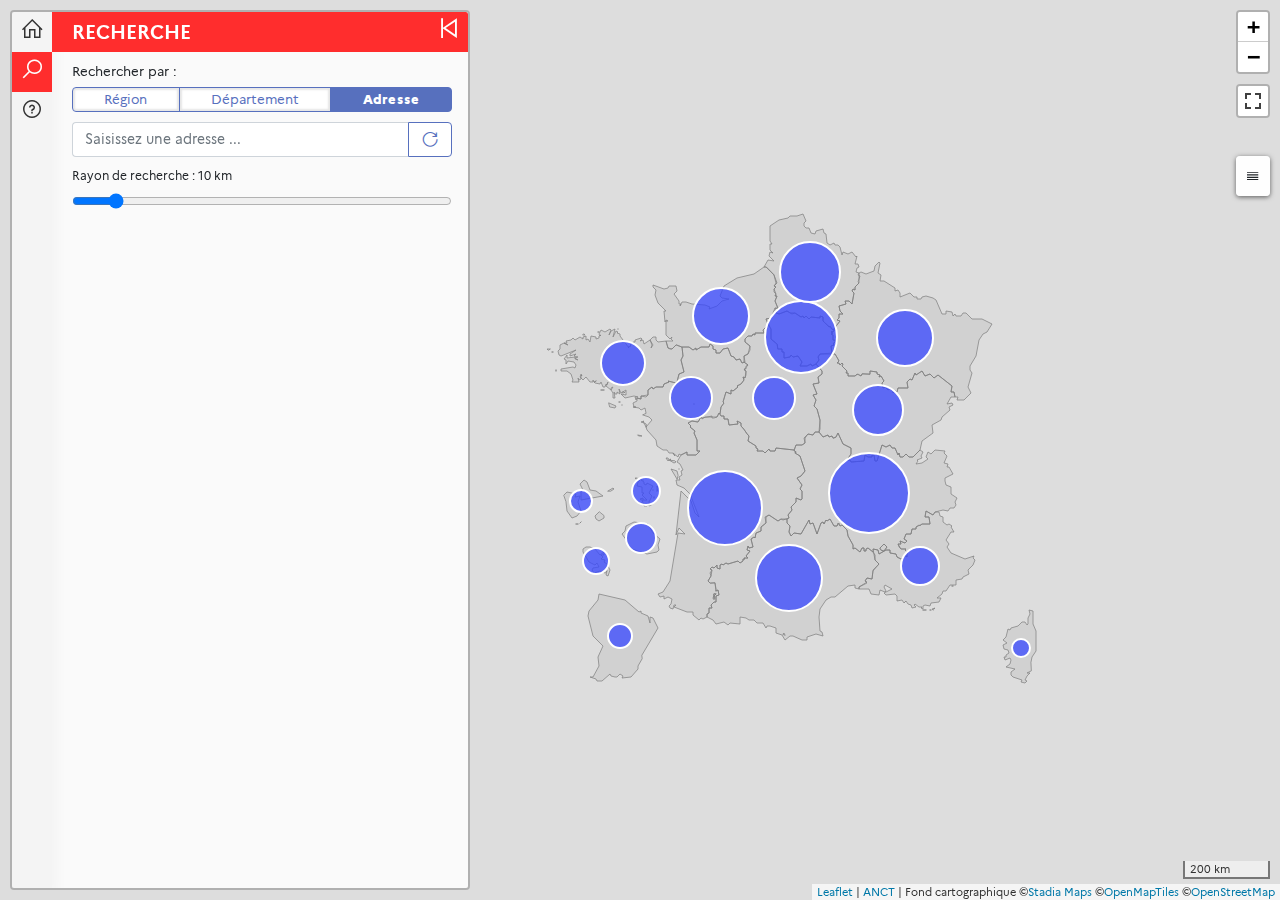
==== commit 5a915a94: "loading screen converted to vue component" ====
--- a/index.html
+++ b/index.html
@@ -34,21 +34,10 @@
     <script src='lib/turf.min.js'></script>
   </head>
   <body>
-    <div class="w-100 h-100 d-flex flex-column justify-content-center align-items-center" id = "loading">
-      <!-- <img src="img/logo_FranceServices-01.png" style="width:200px;background-color: white;"> -->
-      <div class="row">
-        <div class="spinner-border" role="status">
-          <p class="sr-only">Loading...</p>
-        </div>
-      </div>
-      <div class="row">
-        <p>Chargement des données en cours ...</p>
-      </div>
-    </div>
     <div id="app">
       <!-- <app></app> -->
-      <!-- <loading-screen></loading-screen> -->
-      <leaflet-map ref="map" :iframe="checkWindowLocation"></leaflet-map>
+      <loading-screen></loading-screen>
+      <leaflet-map ref="map" :iframe="iframe"></leaflet-map>
     </div>
     <!-- chargement script js -->
     <script src= "src/app.js"></script>
--- a/css/font.css
+++ b/css/font.css
@@ -1,3 +1,8 @@
+@font-face {
+  font-family: 'Marianne-Ligh';
+  src: url('fonts/Marianne-Light.woff2');
+}
+
 @font-face {
   font-family: 'Marianne-Regular';
   src: url('fonts/Marianne-Regular.woff2');
@@ -6,6 +11,11 @@
 @font-face {
   font-family: 'Marianne-Bold';
   src: url('fonts/Marianne-Bold.woff2');
+}
+
+@font-face {
+  font-family: 'Marianne-Extrabold';
+  src: url('fonts/Marianne-ExtraBold.woff2');
 }
 
 @font-face {
--- a/css/style.css
+++ b/css/style.css
@@ -74,7 +74,7 @@
 
 
 .leaflet-sidebar-header {
-	background-color:var(--violet-cnfs);
+	background-color:var(--rouge-cnfs);
 	font-family: 'Marianne-Bold';
 	text-transform: uppercase;
 	margin-bottom: 10px;
@@ -89,7 +89,7 @@
 
 .leaflet-sidebar-tabs > ul > li.active,
 .leaflet-sidebar-tabs > ul > li.active:hover {
-	 background-color: var(--violet-cnfs);
+	 background-color: var(--rouge-cnfs);
  }
 
 .leaflet-sidebar-tabs > ul > li:hover {
@@ -103,9 +103,8 @@
 	 
 }
 
-#programme-logo {
-	display: inline-flexbox;
-	width: 38%;
+.header-logo {
+	width: 90%;
 	padding-bottom: 5%; 
 	padding-top: 5%; 
 	float:'center';
@@ -166,6 +165,8 @@
 	background-color: var(--vert-anct);
 }
 
+
+
 .leaflet-legend-perimeter {
 	vertical-align: middle;
 	height: 15px;
@@ -194,26 +195,38 @@
 }
 
 .leaflet-tooltip {
-	top: -10px;
-	border:none !important;
+	top: -40px;
+	padding: 0;
+	border-color: var(--violet-cnfs);
 	box-shadow: 0 1px 2px rgba(0,0,0,.1) !important;
-	color: white !important;
+	font-family: 'abel-regular';
 	font-size:1.2em;
-	font-family: 'abel-regular';
 	font-weight:500;
-	background-color: var(--rouge-cnfs);
 	text-align: center;
-
-}
+}
+
+.leaflet-tooltip-header {
+	background-color: var(--violet-cnfs) !important;
+	white-space:normal;
+	font-weight: bold;
+	padding:4px;
+	color: white;
+}
+
+.leaflet-tooltip-body {
+	background-color: white;
+	padding:4px;
+	width: 100%;
+	margin: 0 auto;
+	color: var(--violet-cnfs);
+	
+}
+
 
 .leaflet-tooltip-info {
 	font-weight: normal;
 }
 
-.leaflet-tooltip-siege {
-	top:-35px;
-	background-color: var(--bleu-anct) !important;
-}
 
 .leaflet-tooltip-antenne {
 	top:-35px;
@@ -227,6 +240,8 @@
 
 
 .leaflet-tooltip-result {
+	padding:5px;
+	top:-20px;
 	font-family: 'Abel-Regular' !important;
 	text-align: center;
 	font-weight: 900 !important;
@@ -318,20 +333,21 @@
 }
 
 .search-type-btn:hover {
-	background-color: #eee;
-	color:var(--bleu-second)
+	background-color: rgb(207, 204, 204);
+	color:var(--bleu-second);
 }
 .search-type-btn:active, 
 .search-type-btn.active, 
 .search-type-btn:focus  {
 	background-color: var(--bleu-second) !important;
 	border-color: var(--bleu-second) !important;
+	border-width: 1px;
 	outline: none;
 	box-shadow: none;
 }
 
 .search-type-btn.active {
-	font-family: 'Marianne-Bold';
+	font-family: 'Marianne-Extrabold';
 }
 
 
@@ -373,6 +389,7 @@
 
 /* reinitialize button */
 #btn-reinitialize {
+	background-color: white;
 	float: right;
 	border-top-left-radius: 0;
 	border-bottom-left-radius: 0;
@@ -402,8 +419,18 @@
 	margin-top: 10px;
 }
 
+.card-header {
+	text-transform: uppercase;
+	padding-top: 5px;
+	padding-bottom: 5px;
+	/* color:white; */
+	font-family: 'Marianne-Bold';
+	vertical-align: center;
+	font-size: 1.1em;
+}
+
+
 .result-card {
-	cursor: pointer;
 	margin-bottom: 10px;
 	background-color: white;
 	transition: .09s;
@@ -413,7 +440,7 @@
 	left:4px;
 	/* transform: scale(1.02); */
 	box-shadow: 0 10px 10px rgba(0,0,0,.08), 0 4px 8px rgba(0,0,0,.2);
-	background-color: var(--bleu-anct);
+	background-color: var(--violet-cnfs);
 	color: white;
 }
 
@@ -421,15 +448,6 @@
 	border:solid 1px red;
 }
 
-.card-header {
-	text-transform: uppercase;
-	padding-top: 5px;
-	padding-bottom: 5px;
-	color:white;
-	font-family: 'Marianne-Bold';
-	vertical-align: center;
-	font-size: 1.1em;
-}
 
 .card-header i {
 	font-size: 1.55em;
@@ -461,9 +479,6 @@
 }
 
 /* header card */
-.fs-siege {
-	background-color: var(--bleu-anct);
-}
 
 .fs-antenne {
 	background-color: var(--bleu-second);
